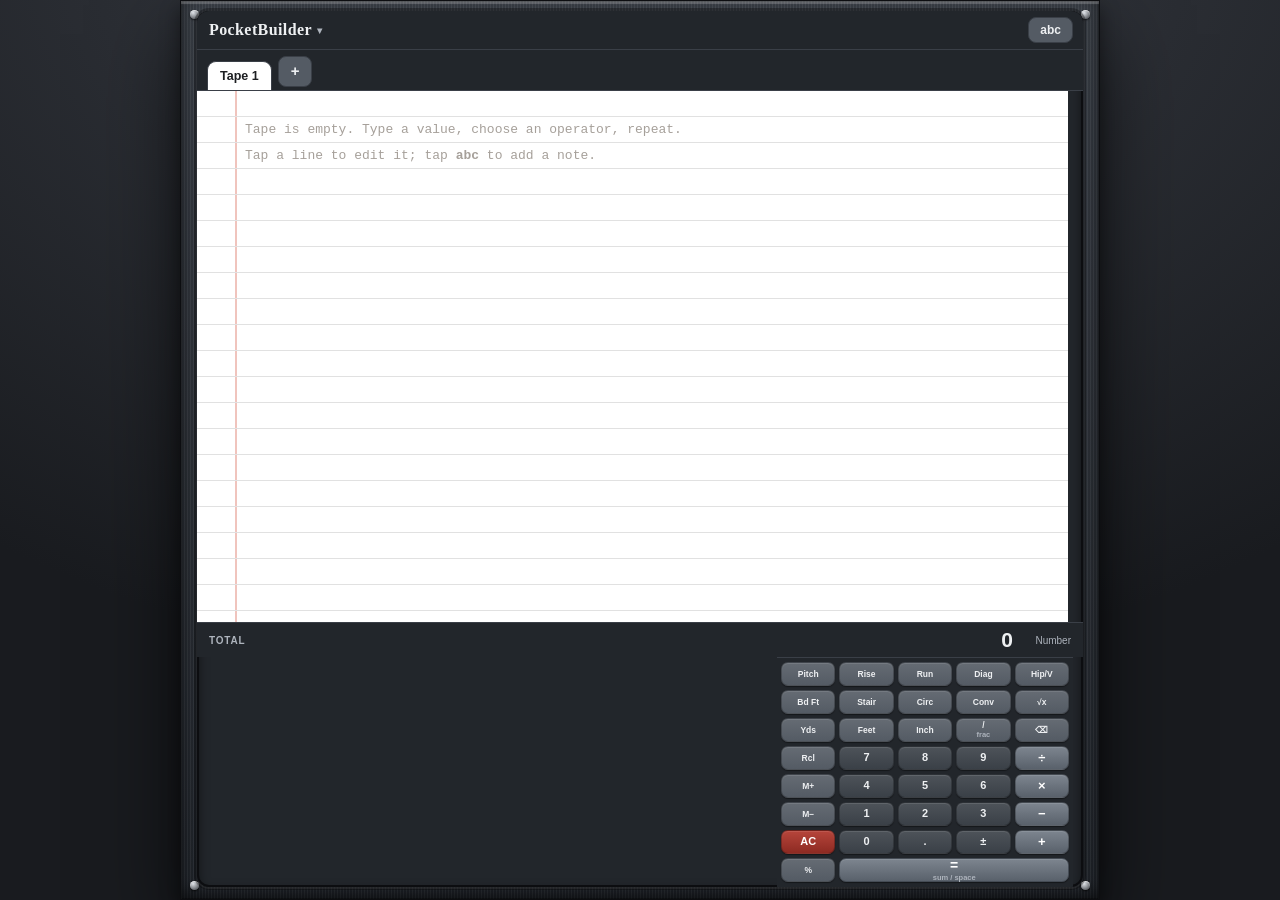
==== index.html @ 5aa98962 "Split index.html into styles.css + js/ modules Extract the inline stylesheet and the six inline <scr" ====
<!DOCTYPE html>
<html lang="en">
<head>
<meta charset="UTF-8">
<meta name="viewport" content="width=device-width, initial-scale=1.0, maximum-scale=1.0, user-scalable=no, viewport-fit=cover">
<meta name="theme-color" content="#1b1d21">
<meta name="apple-mobile-web-app-capable" content="yes">
<meta name="mobile-web-app-capable" content="yes">
<meta name="apple-mobile-web-app-status-bar-style" content="black-translucent">
<meta name="apple-mobile-web-app-title" content="PocketBuilder">
<title>PocketBuilder</title>
<meta name="description" content="PocketBuilder - builder tape calculator: feet-inch fractions, area, volume, roof and stair solver, board feet.">
<link rel="manifest" href="manifest.webmanifest">
<link rel="apple-touch-icon" href="icon-192.png">
<link rel="icon" type="image/png" href="icon-192.png">
<link rel="stylesheet" href="styles.css">
</head>
<body>
<div id="device">
  <span class="screw s1"></span><span class="screw s2"></span><span class="screw s3"></span><span class="screw s4"></span>
  <div id="app">
    <header>
      <button class="namebtn" id="nameBtn">PocketBuilder <span class="caret">&#9662;</span></button>
      <div class="sp"></div>
      <span class="memchip" id="mem"></span>
      <button class="hbtn" id="kbBtn">abc</button>
    </header>
    <div class="taparea">
      <div class="tapewrap" id="tape"></div>
      <div class="toppanel" id="roofpop">
        <div class="tphdr">ROOF<span class="tphint">type a value, then tap a field</span><span class="tpx" id="roofPopClose">&#10005;</span></div>
        <div id="roofcells"></div>
        <div class="tpbtns"><button class="btn" id="roofToTape">&rarr; Tape</button></div>
      </div>
      <div class="toppanel" id="stairpop">
        <div class="tphdr">STAIRS<span class="tphint">type a value, then tap a field</span><span class="tpx" id="stairPopClose">&#10005;</span></div>
        <div id="staircells"></div>
        <div class="tpbtns"><button class="btn" id="stairToTape">&rarr; Tape</button></div>
      </div>
    </div>
    <div class="grandbar"><span class="lab">Total</span><span class="gt" id="grand">0</span><span class="gd" id="gdim"></span></div>
    <div class="notebar" id="noteBar"><span class="nlab">Note</span><input id="noteInput" type="text" placeholder="label this line&#8230;" autocomplete="off" autocorrect="off" autocapitalize="sentences"><button class="nbtn" id="noteDone">Done</button></div>
    <div id="keys">
      <div class="pad" id="pad">
        <button class="key roof" data-k="pitch">Pitch</button><button class="key roof" data-k="rise">Rise</button><button class="key roof" data-k="run">Run</button><button class="key roof" data-k="diag">Diag</button><button class="key roof" data-k="hipv">Hip/V</button>
        <button class="key fn" data-k="bdft">Bd Ft</button><button class="key fn" data-k="stair">Stair</button><button class="key fn" data-k="circ">Circ</button><button class="key fn" data-k="conv">Conv</button><button class="key fn" data-k="sqrt">&#8730;x</button>
        <button class="key fn" id="u0" data-k="yd">Yds</button><button class="key fn" id="u1" data-k="feet">Feet</button><button class="key fn" id="u2" data-k="inch">Inch</button><button class="key fn" id="fracKey" data-k="frac">/<small>frac</small></button><button class="key fn" data-k="bk">&#9003;</button>
        <button class="key mem" data-k="rcl">Rcl</button><button class="key" data-k="7">7</button><button class="key" data-k="8">8</button><button class="key" data-k="9">9</button><button class="key op" data-k="div">&divide;</button>
        <button class="key mem" data-k="mplus">M+</button><button class="key" data-k="4">4</button><button class="key" data-k="5">5</button><button class="key" data-k="6">6</button><button class="key op" data-k="mul">&times;</button>
        <button class="key mem" data-k="mminus">M&minus;</button><button class="key" data-k="1">1</button><button class="key" data-k="2">2</button><button class="key" data-k="3">3</button><button class="key op" data-k="sub">&minus;</button>
        <button class="key ac" data-k="ac">AC</button><button class="key" data-k="0">0</button><button class="key" data-k="dot">.</button><button class="key" data-k="pm">&plusmn;</button><button class="key op" data-k="add">+</button>
        <button class="key fn" data-k="pct">%</button><button class="key eq" style="grid-column:span 4" data-k="eq">= <small>sum / space</small></button>
      </div>
      <div class="padred" id="padred">
        <button class="key roof" data-k="pitch">Pitch</button><button class="key roof" data-k="rise">Rise</button><button class="key roof" data-k="run">Run</button><button class="key roof" data-k="diag">Diag</button>
        <button class="key fn" data-k="stair">Stair</button><button class="key fn" data-k="circ">Circ</button><button class="key fn" data-k="conv">Conv</button><button class="key fn" data-k="bk">&#9003;</button>
        <button class="key fn" data-k="feet">Feet</button><button class="key fn" data-k="inch">Inch</button><button class="key fn" data-k="frac">/<small>frac</small></button><button class="key op" data-k="div">&divide;</button>
        <button class="key" data-k="7">7</button><button class="key" data-k="8">8</button><button class="key" data-k="9">9</button><button class="key op" data-k="mul">&times;</button>
        <button class="key" data-k="4">4</button><button class="key" data-k="5">5</button><button class="key" data-k="6">6</button><button class="key op" data-k="sub">&minus;</button>
        <button class="key" data-k="1">1</button><button class="key" data-k="2">2</button><button class="key" data-k="3">3</button><button class="key op" data-k="add">+</button>
        <button class="key ac" data-k="ac">AC</button><button class="key" data-k="0">0</button><button class="key" data-k="pm">&plusmn;</button><button class="key" data-k="dot">.</button>
        <button class="key eq" style="grid-column:span 4" data-k="eq">= <small>sum / space</small></button>
      </div>
      <div class="padmin" id="padmin">
        <button class="key ac" data-k="ac">AC</button><button class="key fn" data-k="bk">&#9003;</button><button class="key fn" data-k="frac">/<small>frac</small></button><button class="key op" data-k="div">&divide;</button>
        <button class="key" data-k="7">7</button><button class="key" data-k="8">8</button><button class="key" data-k="9">9</button><button class="key op" data-k="mul">&times;</button>
        <button class="key" data-k="4">4</button><button class="key" data-k="5">5</button><button class="key" data-k="6">6</button><button class="key op" data-k="sub">&minus;</button>
        <button class="key" data-k="1">1</button><button class="key" data-k="2">2</button><button class="key" data-k="3">3</button><button class="key op" data-k="add">+</button>
        <button class="key fn" data-k="feet">Feet</button><button class="key fn" data-k="inch">Inch</button><button class="key" data-k="pm">&plusmn;</button><button class="key" data-k="dot">.</button>
        <button class="key" style="grid-column:span 2" data-k="0">0</button><button class="key eq" style="grid-column:span 2" data-k="eq">=</button>
      </div>
    </div>
  </div>
  <div class="chin">Ridgeline Construction &bull; ft-in / metric</div>
</div>

<div class="scrim" id="menu"><div class="sheet">
  <h4>PocketBuilder</h4>
  <div class="mrow"><div class="ml">Units</div><div class="seg" id="unitSeg"><button data-u="imp">Imperial</button><button data-u="met">Metric</button></div></div>
  <div class="mrow"><div class="ml">Fraction precision</div><div class="seg" id="fracSeg"><button data-fr="8">1/8</button><button data-fr="16">1/16</button><button data-fr="32">1/32</button></div></div>
  <div class="mrow"><div class="ml">Keypad</div><div class="seg" id="layoutSeg"><button data-ly="full">Full</button><button data-ly="reduced">Reduced</button><button data-ly="minimal">Minimal</button></div></div>
  <div class="mrow"><div class="ml">Case</div><div class="seg" id="styleSeg">
    <button data-st="graphite">Graphite</button><button data-st="steel">Steel</button><button data-st="navy">Navy</button><button data-st="forest">Forest</button><button data-st="sand">Sand</button><button data-st="crimson">Crimson</button>
    <button data-st="wood">Carpenter</button><button data-st="concrete">Concrete</button><button data-st="circuit">Electric</button><button data-st="water">Plumber</button>
  </div></div>
  <div class="mrow"><div class="ml">Paper tape</div><div class="seg" id="paperSeg" style="gap:10px">
    <span class="swatch" data-pa="white" style="background:#ffffff"></span>
    <span class="swatch" data-pa="manila" style="background:#ecdcba"></span>
    <span class="swatch" data-pa="sky" style="background:#e3edfb"></span>
    <span class="swatch" data-pa="charcoal" style="background:#2b2e33"></span>
    <span class="swatch" data-pa="navy" style="background:#19233b"></span>
    <span class="swatch" data-pa="forest" style="background:#1b2a1d"></span>
  </div></div>
  <div class="menubtns">
    <button class="btn alt" id="mNew">New tape</button>
    <button class="btn" id="mSave">Save .txt</button>
    <button class="btn alt" id="menuClose">Done</button>
  </div>
</div></div>

<div class="toast" id="toast"></div>
<script src="js/engine.js"></script>
<script src="js/app.js"></script>
<script src="js/share.js"></script>
<script src="js/edit-ops.js"></script>
<script src="js/scale.js"></script>

<script src="js/desktop.js"></script>
</body>
</html>
---- styles.css ----
:root{
    --bg1:#3b3f47; --bg2:#191b1f;
    --shell:repeating-linear-gradient(90deg,rgba(255,255,255,.05) 0 1px,rgba(0,0,0,.05) 1px 3px), linear-gradient(180deg,#3a3f47,#20242a);
    --edge:#0c0d10;
    --chrome:#22262b; --line:#3a3f47;
    --key:#3a4047; --keyfn:#545b64; --keytxt:#eef0f2; --keysub:#aeb4bd;
    --accent:#b2241a; --accent2:#d65a4c;
    --opk1:#7d858f; --opk2:#59616b; --optxt:#ffffff;
    --paper:#ffffff; --paperline:#e1e1e1; --papermargin:#f0c4bd; --papertxt:#1d1f22; --papermut:#a6a09a;
    --kh:clamp(26px,4.7vh,44px); --kfs:clamp(12px,3.3vw,17px); --kfs-s:clamp(9px,2.3vw,12px);
    --kfs-op:clamp(15px,4vw,21px); --kfs-eq:clamp(16px,4.4vw,23px); --gap:clamp(3px,1vw,6px);
  }
  *{box-sizing:border-box;-webkit-tap-highlight-color:transparent;-webkit-user-select:none;user-select:none;}
  html,body{margin:0;height:100%;width:100%;overflow:hidden;background:radial-gradient(1100px 760px at 50% -8%,var(--bg1),var(--bg2)) fixed;color:var(--keytxt);
    font-family:-apple-system,BlinkMacSystemFont,"Segoe UI",Roboto,Helvetica,Arial,sans-serif;overscroll-behavior:none;
    display:flex;align-items:center;justify-content:center;}

  #device{position:relative;flex:0 0 auto;width:min(100vw,432px);height:100dvh;max-height:940px;margin:auto;display:flex;flex-direction:column;min-width:0;
    background:var(--shell);background-position:center;
    border:1px solid var(--edge);border-radius:30px;padding:20px 16px 24px;
    box-shadow:0 34px 80px rgba(0,0,0,.62), 0 8px 18px rgba(0,0,0,.45),
      inset 0 3px 1px rgba(255,255,255,.22), inset 0 -6px 16px rgba(0,0,0,.6), inset 0 0 0 1px rgba(0,0,0,.28);}
  .screw{position:absolute;width:9px;height:9px;border-radius:50%;background:radial-gradient(circle at 35% 30%,#dfe3e8,#34373c);box-shadow:inset 0 1px 1px rgba(255,255,255,.6),0 1px 2px rgba(0,0,0,.7);}
  .screw.s1{top:9px;left:9px;}.screw.s2{top:9px;right:9px;}.screw.s3{bottom:9px;left:9px;}.screw.s4{bottom:9px;right:9px;}

  #app{position:relative;display:flex;flex-direction:column;flex:1;min-height:0;min-width:0;width:100%;border-radius:12px;overflow:hidden;background:var(--chrome);
    box-shadow:inset 0 0 0 2px var(--edge), inset 0 5px 12px rgba(0,0,0,.65), 0 0 0 3px rgba(0,0,0,.32), 0 2px 1px rgba(255,255,255,.12);}

  header{display:flex;align-items:center;gap:8px;padding:6px 10px;background:var(--chrome);border-bottom:1px solid var(--line);min-width:0;}
  .namebtn{background:none;border:none;color:var(--keytxt);font-family:Georgia,"Times New Roman",serif;font-weight:800;font-size:16px;letter-spacing:.4px;cursor:pointer;display:flex;align-items:center;gap:5px;padding:2px 2px;white-space:nowrap;}
  .namebtn .caret{font-size:10px;color:var(--keysub);}
  header .sp{flex:1;}
  .memchip{font-size:11px;font-weight:700;color:var(--keysub);background:color-mix(in srgb,var(--keysub) 12%,transparent);border:1px solid color-mix(in srgb,var(--keysub) 34%,transparent);border-radius:7px;padding:3px 8px;display:none;}
  .hbtn{background:var(--keyfn);border:1px solid var(--line);color:var(--keytxt);border-radius:8px;padding:5px 11px;font-size:12px;font-weight:700;cursor:pointer;}
  .hbtn:active{filter:brightness(1.2);}

  .taparea{position:relative;flex:1;min-height:0;min-width:0;display:flex;flex-direction:column;}
  .tapewrap{flex:1;min-height:0;min-width:0;overflow-y:scroll;overflow-x:hidden;scrollbar-gutter:stable;padding:0;background-color:var(--paper);-webkit-overflow-scrolling:touch;
    background-image:linear-gradient(90deg,transparent 0 40px,var(--papermargin) 40px 42px,transparent 42px),
      repeating-linear-gradient(to bottom,transparent 0,transparent 31px,var(--paperline) 31px,var(--paperline) 32px);
    background-attachment:local;}
  .tline{display:grid;grid-template-columns:20px minmax(0,1fr) minmax(0,auto);gap:6px;align-items:flex-end;min-height:32px;padding:3px 12px 5px 50px;cursor:pointer;font-variant-numeric:tabular-nums;width:100%;max-width:100%;}
  .tline.sel{background:color-mix(in srgb,var(--papertxt) 10%,transparent);}
  .tline .op{color:var(--papertxt);font-weight:700;text-align:right;font-size:14px;line-height:1;min-width:0;}
  .tline .val{font-size:18px;font-weight:600;color:var(--papertxt);line-height:1;min-width:0;overflow:hidden;white-space:nowrap;text-overflow:ellipsis;}
  .tline .note{font-size:13.5px;color:var(--papermut);font-style:italic;text-align:right;min-width:0;max-width:62%;white-space:normal;overflow-wrap:anywhere;line-height:1.25;}
  .tline.active{min-height:34px;} .tline.active .val{font-weight:700;font-size:19px;color:var(--papertxt);}
  .tline.active .op{color:var(--papertxt);}
  .tline.carry .op{color:var(--papermut);font-size:13px;}
  .tline.caret .val::after{content:"";display:inline-block;width:2px;height:18px;background:var(--papertxt);margin-left:2px;vertical-align:-3px;animation:bl 1s steps(1) infinite;}
  @keyframes bl{50%{opacity:0;}}
  .tline.sep{min-height:32px;} .tline.info{grid-template-columns:20px minmax(0,1fr);} .tline.info .val{font-size:13px;font-weight:500;color:var(--papermut);font-style:italic;white-space:normal;overflow-wrap:anywhere;}
  .tline.subtotal{cursor:pointer;}
  .tline.subtotal .val{font-weight:800;color:var(--papertxt);font-size:15px;font-style:normal;white-space:nowrap;font-variant-numeric:tabular-nums;border-top:1px solid var(--papermut);padding-top:3px;}
  .emptytape{padding:0 14px 0 50px;color:var(--papermut);font-size:13px;line-height:32px;}

  .grandbar{background:var(--chrome);display:flex;align-items:center;gap:10px;padding:5px 12px;border-top:1px solid var(--line);min-width:0;}
  .grandbar .lab{font-size:10px;color:var(--keysub);text-transform:uppercase;letter-spacing:.8px;font-weight:700;flex:0 0 auto;}
  .grandbar .gt{flex:1;min-width:0;text-align:right;font-size:21px;font-weight:800;color:var(--keytxt);font-variant-numeric:tabular-nums;overflow:hidden;white-space:nowrap;text-overflow:ellipsis;}
  .grandbar .gd{font-size:10px;color:var(--keysub);min-width:48px;flex:0 0 auto;text-align:right;}

  .toppanel{position:absolute;inset:0;z-index:6;display:none;overflow-y:auto;background:var(--paper);padding:9px 11px;} .toppanel.on{display:block;}
  .tphdr{display:flex;align-items:center;gap:8px;font-size:10px;font-weight:800;letter-spacing:1.5px;color:var(--papertxt);text-transform:uppercase;margin-bottom:6px;}
  .tphint{flex:1;font-size:9px;font-weight:600;color:var(--papermut);text-transform:none;}
  .tpx{cursor:pointer;color:var(--papermut);font-weight:700;font-size:13px;padding:0 4px;}
  .tpbtns{display:flex;justify-content:flex-end;margin-top:8px;} .tpbtns .btn{padding:8px 16px;}
  #roofcells,#staircells{display:grid;grid-template-columns:repeat(3,1fr);gap:6px;}
  .cc{position:relative;background:#fff;border:1px solid #ddd2cd;border-radius:7px;padding:4px 7px;display:flex;flex-direction:column;min-width:0;}
  .cc span{font-size:8px;color:#9b958c;text-transform:uppercase;letter-spacing:.5px;} .cc b{font-size:13px;color:#1f2126;font-variant-numeric:tabular-nums;}
  .cc.ed{cursor:pointer;} .cc.ed::after{content:"\270E";position:absolute;top:3px;right:5px;font-size:8px;color:#b6b0a6;}
  .lblrow{grid-column:1/-1;font-size:9px;font-weight:800;letter-spacing:1.5px;color:var(--papermut);text-transform:uppercase;padding:5px 2px 1px;border-top:1px dashed var(--papermut);margin-top:2px;}

  .pad,.padred,.padmin{background:var(--chrome);padding:var(--gap) var(--gap) calc(var(--gap) + 1px);gap:var(--gap);border-top:1px solid var(--line);}
  .pad{display:grid;grid-template-columns:repeat(5,1fr);}
  .padred,.padmin{display:none;grid-template-columns:repeat(4,1fr);}
  #keys.reduced .pad{display:none;} #keys.reduced .padred{display:grid;}
  #keys.minimal .pad{display:none;} #keys.minimal .padmin{display:grid;}
  .key{border:1px solid #00000040;border-radius:9px;height:var(--kh);font-size:var(--kfs);font-weight:700;cursor:pointer;display:flex;flex-direction:column;align-items:center;justify-content:center;line-height:1.05;color:var(--keytxt);
    background:linear-gradient(180deg,color-mix(in srgb,var(--key) 90%,#fff 10%),var(--key));box-shadow:0 1px 1px rgba(0,0,0,.4),inset 0 1px 0 rgba(255,255,255,.10);}
  .key:active,.key.hit{filter:brightness(.9);}
  .key.fn,.key.roof,.key.mem{color:var(--keytxt);font-size:var(--kfs-s);
    background:linear-gradient(180deg,color-mix(in srgb,var(--keyfn) 90%,#fff 10%),var(--keyfn));}
  .key.op{color:var(--optxt);font-size:var(--kfs-op);background:linear-gradient(180deg,var(--opk1),var(--opk2));}
  .key.eq{background:linear-gradient(180deg,var(--opk1),var(--opk2));color:#fff;font-size:var(--kfs-eq);border-color:#454c55;}
  .key.ac{color:#fff;background:linear-gradient(180deg,#b6453b,#8d2a22);}
  .key small{display:block;font-size:clamp(7px,1.8vw,9px);color:var(--keysub);font-weight:600;margin-top:1px;}
  /* bigger keys for the 4-column minimal pad */
  .padmin .key{height:clamp(42px,7.4vh,72px);font-size:clamp(17px,5vw,26px);}
  .padmin .key.fn{font-size:clamp(12px,3.4vw,17px);}
  .padmin .key.op,.padmin .key.eq{font-size:clamp(20px,5.6vw,30px);}
  .padred .key{height:clamp(30px,5.4vh,52px);}

  .chin{text-align:center;font-size:8px;letter-spacing:2.5px;color:rgba(255,255,255,.72);font-weight:700;padding:9px 0 1px;text-transform:uppercase;text-shadow:0 1px 2px rgba(0,0,0,.6);}

  .scrim{position:fixed;inset:0;background:rgba(0,0,0,.55);display:none;align-items:flex-end;justify-content:center;z-index:50;} .scrim.on{display:flex;}
  .sheet{background:#22262b;width:100%;max-width:432px;border-radius:18px 18px 0 0;padding:16px;border-top:3px solid var(--accent);box-shadow:0 -6px 24px rgba(0,0,0,.4);max-height:88vh;overflow-y:auto;}
  .sheet h4{margin:0 0 12px;font-size:16px;color:var(--keytxt);}
  .mrow{margin-bottom:14px;} .mrow .ml{font-size:11px;text-transform:uppercase;letter-spacing:.6px;color:var(--keysub);font-weight:700;margin-bottom:6px;}
  .seg{display:flex;gap:6px;flex-wrap:wrap;}
  .seg button{flex:1;min-width:62px;background:var(--keyfn);border:1px solid var(--line);color:var(--keytxt);border-radius:9px;padding:9px 6px;font-size:12.5px;font-weight:700;cursor:pointer;}
  .seg button.on{background:var(--accent);border-color:var(--accent);color:#fff;}
  .swatch{width:34px;height:34px;border-radius:8px;border:2px solid #3a3f47;cursor:pointer;flex:0 0 auto;}
  .swatch.on{border-color:var(--accent2);box-shadow:0 0 0 2px color-mix(in srgb,var(--accent2) 35%,transparent);}
  .menubtns{display:flex;gap:10px;margin-top:6px;}
  .btn{background:var(--accent);color:#fff;border:none;border-radius:9px;padding:11px 15px;font-size:14px;font-weight:700;cursor:pointer;flex:1;}
  .btn.alt{background:var(--keyfn);border:1px solid var(--line);color:var(--keytxt);}
  .toast{position:fixed;left:50%;bottom:90px;transform:translateX(-50%);background:#1f2226;color:#eef0f2;border:1px solid var(--accent);padding:9px 16px;border-radius:20px;font-size:13px;opacity:0;transition:opacity .25s;z-index:60;pointer-events:none;max-width:90%;text-align:center;} .toast.on{opacity:1;}
  .notebar{display:none;align-items:center;gap:8px;padding:6px 10px;background:var(--chrome);border-top:1px solid var(--line);min-width:0;}
  .notebar.on{display:flex;}
  .notebar .nlab{font-size:10px;font-weight:700;letter-spacing:.6px;text-transform:uppercase;color:var(--keysub);flex:0 0 auto;}
  .notebar input{flex:1;min-width:0;font-size:16px;background:var(--paper);color:var(--papertxt);border:1px solid var(--line);border-radius:8px;padding:8px 10px;-webkit-user-select:text;user-select:text;}
  .notebar .nbtn{flex:0 0 auto;background:var(--accent);color:#fff;border:none;border-radius:8px;padding:8px 14px;font-size:13px;font-weight:700;cursor:pointer;}

  /* ===== Notepad tape — 26px ruling rhythm, every line type locked to the rule ===== */
  #tape{font-family:ui-monospace,'Cascadia Mono',Consolas,'Courier New',monospace;padding-top:26px;padding-bottom:10px;}
  #tape .tline{grid-template-columns:22px max-content minmax(0,1fr);gap:0;padding:0 36px 0 44px;min-height:26px;line-height:26px;align-items:baseline;position:relative;}
  #tape .tline.active{min-height:26px;} #tape .tline.sep{min-height:26px;} #tape .tline.subtotal{min-height:26px;}
  #tape .tline .op{font-size:14px;text-align:right;padding-right:8px;color:var(--papertxt);font-weight:700;min-width:0;}
  #tape .tline .val{font-size:15.5px;font-weight:700;text-align:left;white-space:nowrap;min-width:0;overflow:visible;padding:0;color:var(--papertxt);}
  #tape .tline.active .val{font-size:15.5px;font-weight:700;color:var(--papertxt);}
  #tape .tline .note{font-size:12.5px;font-style:italic;color:var(--papernote);text-align:left;justify-self:start;align-self:baseline;padding:0 0 0 22px;max-width:100%;white-space:normal;overflow-wrap:anywhere;word-break:break-word;line-height:26px;}
  #tape .tline .note:empty{display:none;}
  #tape .tline > .op,#tape .tline > .val,#tape .tline > .note,#tape .tline > .txt{position:relative;top:6px;}
  #tape .tline.subtotal .val{border-top:2px solid var(--papertxt);padding-top:0;font-weight:800;font-size:15.5px;white-space:nowrap;font-style:normal;}
  #tape .tline.calcnote .val{font-weight:600;}
  #tape .tline.prose{grid-template-columns:22px minmax(0,1fr);}
  #tape .tline.prose .txt{grid-column:2;font-size:12.5px;font-weight:600;font-style:italic;color:var(--papernote);white-space:normal;overflow-wrap:anywhere;padding-right:8px;line-height:26px;}
  #tape .tline.caret .val::after{height:14px;vertical-align:-2px;}
  .tapewrap{background-image:repeating-linear-gradient(to bottom,transparent 0,transparent 25px,var(--paperline) 25px,var(--paperline) 26px),
    linear-gradient(to right,transparent 38px,var(--papermargin) 38px,var(--papermargin) 40px,transparent 40px) !important;
    background-attachment:local,local !important;background-repeat:repeat,no-repeat !important;}
  .emptytape{padding-left:48px;line-height:26px;padding-top:0;}
  #tape .tline .cpy{position:absolute;right:6px;top:50%;transform:translateY(-50%);font-size:13px;line-height:1;font-style:normal;
    color:var(--papermut);opacity:0;cursor:pointer;padding:4px 6px;border-radius:6px;transition:opacity .12s;}
  @media (hover:hover){#tape .tline:hover .cpy{opacity:1;} #tape .tline .cpy:hover{color:var(--papertxt);background:rgba(0,0,0,0.07);}}
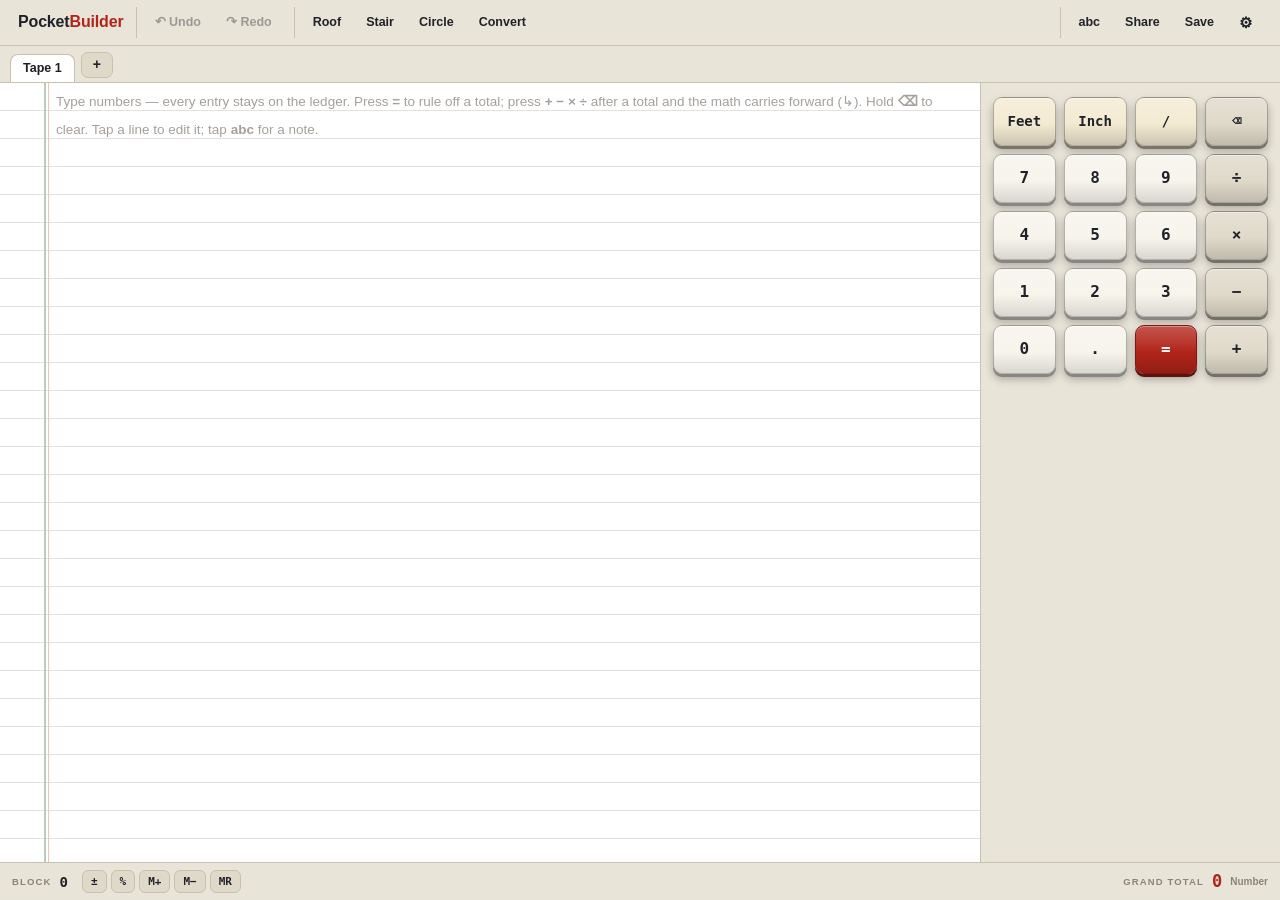
==== commit 155694b2: "Notepad UI overhaul: full-window ledger, carry-forward, undo/redo Replace the framed hand-calculator" ====
--- a/index.html
+++ b/index.html
@@ -12,19 +12,37 @@
 <meta name="description" content="PocketBuilder - builder tape calculator: feet-inch fractions, area, volume, roof and stair solver, board feet.">
 <link rel="manifest" href="manifest.webmanifest">
 <link rel="apple-touch-icon" href="icon-192.png">
+<link rel="apple-touch-icon" sizes="512x512" href="icon-512.png">
 <link rel="icon" type="image/png" href="icon-192.png">
 <link rel="stylesheet" href="styles.css">
 </head>
 <body>
-<div id="device">
-  <span class="screw s1"></span><span class="screw s2"></span><span class="screw s3"></span><span class="screw s4"></span>
-  <div id="app">
-    <header>
-      <button class="namebtn" id="nameBtn">PocketBuilder <span class="caret">&#9662;</span></button>
-      <div class="sp"></div>
-      <span class="memchip" id="mem"></span>
-      <button class="hbtn" id="kbBtn">abc</button>
-    </header>
+<div id="app">
+
+  <header id="toolbar">
+    <button class="brand" id="nameBtn">Pocket<span>Builder</span></button>
+    <div class="grp">
+      <button class="tb" id="undoB" title="Undo (Ctrl+Z)">&#8630; Undo</button>
+      <button class="tb" id="redoB" title="Redo (Ctrl+Y)">&#8631; Redo</button>
+    </div>
+    <div class="grp">
+      <button class="tb" data-fn="roof">Roof</button>
+      <button class="tb" data-fn="stair">Stair</button>
+      <button class="tb" data-fn="circ">Circle</button>
+      <button class="tb" data-fn="conv">Convert</button>
+    </div>
+    <span class="sp"></span>
+    <div class="grp">
+      <button class="tb" id="kbBtn" title="Add a note to a line">abc</button>
+      <button class="tb" data-fn="share">Share</button>
+      <button class="tb" data-fn="save">Save</button>
+      <button class="tb icon" id="menuBtn" title="Settings">&#9881;</button>
+    </div>
+  </header>
+
+  <div id="tabbar"></div>
+
+  <div class="main">
     <div class="taparea">
       <div class="tapewrap" id="tape"></div>
       <div class="toppanel" id="roofpop">
@@ -37,53 +55,41 @@
         <div id="staircells"></div>
         <div class="tpbtns"><button class="btn" id="stairToTape">&rarr; Tape</button></div>
       </div>
+      <div class="notebar" id="noteBar"><span class="nlab">Note</span><input id="noteInput" type="text" placeholder="label this line&#8230;" autocomplete="off" autocorrect="off" autocapitalize="sentences"><button class="nbtn" id="noteDone">Done</button></div>
     </div>
-    <div class="grandbar"><span class="lab">Total</span><span class="gt" id="grand">0</span><span class="gd" id="gdim"></span></div>
-    <div class="notebar" id="noteBar"><span class="nlab">Note</span><input id="noteInput" type="text" placeholder="label this line&#8230;" autocomplete="off" autocorrect="off" autocapitalize="sentences"><button class="nbtn" id="noteDone">Done</button></div>
-    <div id="keys">
-      <div class="pad" id="pad">
-        <button class="key roof" data-k="pitch">Pitch</button><button class="key roof" data-k="rise">Rise</button><button class="key roof" data-k="run">Run</button><button class="key roof" data-k="diag">Diag</button><button class="key roof" data-k="hipv">Hip/V</button>
-        <button class="key fn" data-k="bdft">Bd Ft</button><button class="key fn" data-k="stair">Stair</button><button class="key fn" data-k="circ">Circ</button><button class="key fn" data-k="conv">Conv</button><button class="key fn" data-k="sqrt">&#8730;x</button>
-        <button class="key fn" id="u0" data-k="yd">Yds</button><button class="key fn" id="u1" data-k="feet">Feet</button><button class="key fn" id="u2" data-k="inch">Inch</button><button class="key fn" id="fracKey" data-k="frac">/<small>frac</small></button><button class="key fn" data-k="bk">&#9003;</button>
-        <button class="key mem" data-k="rcl">Rcl</button><button class="key" data-k="7">7</button><button class="key" data-k="8">8</button><button class="key" data-k="9">9</button><button class="key op" data-k="div">&divide;</button>
-        <button class="key mem" data-k="mplus">M+</button><button class="key" data-k="4">4</button><button class="key" data-k="5">5</button><button class="key" data-k="6">6</button><button class="key op" data-k="mul">&times;</button>
-        <button class="key mem" data-k="mminus">M&minus;</button><button class="key" data-k="1">1</button><button class="key" data-k="2">2</button><button class="key" data-k="3">3</button><button class="key op" data-k="sub">&minus;</button>
-        <button class="key ac" data-k="ac">AC</button><button class="key" data-k="0">0</button><button class="key" data-k="dot">.</button><button class="key" data-k="pm">&plusmn;</button><button class="key op" data-k="add">+</button>
-        <button class="key fn" data-k="pct">%</button><button class="key eq" style="grid-column:span 4" data-k="eq">= <small>sum / space</small></button>
+
+    <aside id="keys">
+      <div class="np">
+        <button class="key unit" id="u0" data-k="feet">Feet</button><button class="key unit" id="u1" data-k="inch">Inch</button><button class="key unit" id="u2" data-k="frac">/</button><button class="key op" data-k="bk" id="bkKey" title="Backspace &mdash; hold to clear all">&#9003;</button>
+        <button class="key" data-k="7">7</button><button class="key" data-k="8">8</button><button class="key" data-k="9">9</button><button class="key op" data-k="div">&divide;</button>
+        <button class="key" data-k="4">4</button><button class="key" data-k="5">5</button><button class="key" data-k="6">6</button><button class="key op" data-k="mul">&times;</button>
+        <button class="key" data-k="1">1</button><button class="key" data-k="2">2</button><button class="key" data-k="3">3</button><button class="key op" data-k="sub">&minus;</button>
+        <button class="key" data-k="0">0</button><button class="key" data-k="dot">.</button><button class="key eq" data-k="eq">=</button><button class="key op" data-k="add">+</button>
       </div>
-      <div class="padred" id="padred">
-        <button class="key roof" data-k="pitch">Pitch</button><button class="key roof" data-k="rise">Rise</button><button class="key roof" data-k="run">Run</button><button class="key roof" data-k="diag">Diag</button>
-        <button class="key fn" data-k="stair">Stair</button><button class="key fn" data-k="circ">Circ</button><button class="key fn" data-k="conv">Conv</button><button class="key fn" data-k="bk">&#9003;</button>
-        <button class="key fn" data-k="feet">Feet</button><button class="key fn" data-k="inch">Inch</button><button class="key fn" data-k="frac">/<small>frac</small></button><button class="key op" data-k="div">&divide;</button>
-        <button class="key" data-k="7">7</button><button class="key" data-k="8">8</button><button class="key" data-k="9">9</button><button class="key op" data-k="mul">&times;</button>
-        <button class="key" data-k="4">4</button><button class="key" data-k="5">5</button><button class="key" data-k="6">6</button><button class="key op" data-k="sub">&minus;</button>
-        <button class="key" data-k="1">1</button><button class="key" data-k="2">2</button><button class="key" data-k="3">3</button><button class="key op" data-k="add">+</button>
-        <button class="key ac" data-k="ac">AC</button><button class="key" data-k="0">0</button><button class="key" data-k="pm">&plusmn;</button><button class="key" data-k="dot">.</button>
-        <button class="key eq" style="grid-column:span 4" data-k="eq">= <small>sum / space</small></button>
-      </div>
-      <div class="padmin" id="padmin">
-        <button class="key ac" data-k="ac">AC</button><button class="key fn" data-k="bk">&#9003;</button><button class="key fn" data-k="frac">/<small>frac</small></button><button class="key op" data-k="div">&divide;</button>
-        <button class="key" data-k="7">7</button><button class="key" data-k="8">8</button><button class="key" data-k="9">9</button><button class="key op" data-k="mul">&times;</button>
-        <button class="key" data-k="4">4</button><button class="key" data-k="5">5</button><button class="key" data-k="6">6</button><button class="key op" data-k="sub">&minus;</button>
-        <button class="key" data-k="1">1</button><button class="key" data-k="2">2</button><button class="key" data-k="3">3</button><button class="key op" data-k="add">+</button>
-        <button class="key fn" data-k="feet">Feet</button><button class="key fn" data-k="inch">Inch</button><button class="key" data-k="pm">&plusmn;</button><button class="key" data-k="dot">.</button>
-        <button class="key" style="grid-column:span 2" data-k="0">0</button><button class="key eq" style="grid-column:span 2" data-k="eq">=</button>
-      </div>
+    </aside>
+  </div>
+
+  <footer id="statusbar">
+    <span class="st-lab">Block</span><span class="st-val" id="blockTot">0</span>
+    <div class="minis">
+      <button class="mini" data-k="pm">&plusmn;</button>
+      <button class="mini" data-k="pct">%</button>
+      <button class="mini" data-k="mplus">M+</button>
+      <button class="mini" data-k="mminus">M&minus;</button>
+      <button class="mini" data-k="rcl">MR</button>
     </div>
-  </div>
-  <div class="chin">Ridgeline Construction &bull; ft-in / metric</div>
+    <span class="memchip" id="mem"></span>
+    <span class="sp"></span>
+    <span class="st-lab">Grand total</span><span class="st-grand" id="grand">0</span><span class="st-dim" id="gdim"></span>
+  </footer>
+
 </div>
 
 <div class="scrim" id="menu"><div class="sheet">
   <h4>PocketBuilder</h4>
   <div class="mrow"><div class="ml">Units</div><div class="seg" id="unitSeg"><button data-u="imp">Imperial</button><button data-u="met">Metric</button></div></div>
   <div class="mrow"><div class="ml">Fraction precision</div><div class="seg" id="fracSeg"><button data-fr="8">1/8</button><button data-fr="16">1/16</button><button data-fr="32">1/32</button></div></div>
-  <div class="mrow"><div class="ml">Keypad</div><div class="seg" id="layoutSeg"><button data-ly="full">Full</button><button data-ly="reduced">Reduced</button><button data-ly="minimal">Minimal</button></div></div>
-  <div class="mrow"><div class="ml">Case</div><div class="seg" id="styleSeg">
-    <button data-st="graphite">Graphite</button><button data-st="steel">Steel</button><button data-st="navy">Navy</button><button data-st="forest">Forest</button><button data-st="sand">Sand</button><button data-st="crimson">Crimson</button>
-    <button data-st="wood">Carpenter</button><button data-st="concrete">Concrete</button><button data-st="circuit">Electric</button><button data-st="water">Plumber</button>
-  </div></div>
-  <div class="mrow"><div class="ml">Paper tape</div><div class="seg" id="paperSeg" style="gap:10px">
+  <div class="mrow"><div class="ml">Paper</div><div class="seg" id="paperSeg" style="gap:10px">
     <span class="swatch" data-pa="white" style="background:#ffffff"></span>
     <span class="swatch" data-pa="manila" style="background:#ecdcba"></span>
     <span class="swatch" data-pa="sky" style="background:#e3edfb"></span>
@@ -103,8 +109,5 @@
 <script src="js/app.js"></script>
 <script src="js/share.js"></script>
 <script src="js/edit-ops.js"></script>
-<script src="js/scale.js"></script>
-
-<script src="js/desktop.js"></script>
 </body>
 </html>
--- a/styles.css
+++ b/styles.css
@@ -1,135 +1,237 @@
+/* ============ PocketBuilder — ledger notepad UI ============ */
+:root{
+  /* chrome (window furniture) */
+  --chrome:#e9e4d8; --chrome2:#dfd9c9; --line:#c8c1af;
+  --ink:#20222a; --inkmut:#8a8577;
+  --accent:#b2241a; --accent2:#d65a4c;
+  --carry:#1c7a4f; --sel:#f3ead2;
+  --keybg:#f7f4ec; --keytxt:#20222a;
+  /* paper (set at runtime by applyPaper; these are the "white" defaults) */
+  --paper:#ffffff; --paperline:#e1e1e1; --papermargin:#f0c4bd;
+  --papertxt:#1d1f22; --papermut:#a6a09a; --papernote:#14806a;
+  --gutterline:#b9ceb9;
+  --mono:ui-monospace,"Cascadia Mono","SF Mono",Menlo,Consolas,monospace;
+  --sans:-apple-system,BlinkMacSystemFont,"Segoe UI",Roboto,Helvetica,Arial,sans-serif;
+}
+@media (prefers-color-scheme:dark){
   :root{
-    --bg1:#3b3f47; --bg2:#191b1f;
-    --shell:repeating-linear-gradient(90deg,rgba(255,255,255,.05) 0 1px,rgba(0,0,0,.05) 1px 3px), linear-gradient(180deg,#3a3f47,#20242a);
-    --edge:#0c0d10;
-    --chrome:#22262b; --line:#3a3f47;
-    --key:#3a4047; --keyfn:#545b64; --keytxt:#eef0f2; --keysub:#aeb4bd;
-    --accent:#b2241a; --accent2:#d65a4c;
-    --opk1:#7d858f; --opk2:#59616b; --optxt:#ffffff;
-    --paper:#ffffff; --paperline:#e1e1e1; --papermargin:#f0c4bd; --papertxt:#1d1f22; --papermut:#a6a09a;
-    --kh:clamp(26px,4.7vh,44px); --kfs:clamp(12px,3.3vw,17px); --kfs-s:clamp(9px,2.3vw,12px);
-    --kfs-op:clamp(15px,4vw,21px); --kfs-eq:clamp(16px,4.4vw,23px); --gap:clamp(3px,1vw,6px);
+    --chrome:#22252b; --chrome2:#1b1e23; --line:#3a3f47;
+    --ink:#e8e6df; --inkmut:#8d929b;
+    --accent:#d65a4c; --accent2:#e0796d;
+    --carry:#4fc08a; --sel:#2e3138;
+    --keybg:#33373e; --keytxt:#e8e6df;
   }
-  *{box-sizing:border-box;-webkit-tap-highlight-color:transparent;-webkit-user-select:none;user-select:none;}
-  html,body{margin:0;height:100%;width:100%;overflow:hidden;background:radial-gradient(1100px 760px at 50% -8%,var(--bg1),var(--bg2)) fixed;color:var(--keytxt);
-    font-family:-apple-system,BlinkMacSystemFont,"Segoe UI",Roboto,Helvetica,Arial,sans-serif;overscroll-behavior:none;
-    display:flex;align-items:center;justify-content:center;}
-
-  #device{position:relative;flex:0 0 auto;width:min(100vw,432px);height:100dvh;max-height:940px;margin:auto;display:flex;flex-direction:column;min-width:0;
-    background:var(--shell);background-position:center;
-    border:1px solid var(--edge);border-radius:30px;padding:20px 16px 24px;
-    box-shadow:0 34px 80px rgba(0,0,0,.62), 0 8px 18px rgba(0,0,0,.45),
-      inset 0 3px 1px rgba(255,255,255,.22), inset 0 -6px 16px rgba(0,0,0,.6), inset 0 0 0 1px rgba(0,0,0,.28);}
-  .screw{position:absolute;width:9px;height:9px;border-radius:50%;background:radial-gradient(circle at 35% 30%,#dfe3e8,#34373c);box-shadow:inset 0 1px 1px rgba(255,255,255,.6),0 1px 2px rgba(0,0,0,.7);}
-  .screw.s1{top:9px;left:9px;}.screw.s2{top:9px;right:9px;}.screw.s3{bottom:9px;left:9px;}.screw.s4{bottom:9px;right:9px;}
-
-  #app{position:relative;display:flex;flex-direction:column;flex:1;min-height:0;min-width:0;width:100%;border-radius:12px;overflow:hidden;background:var(--chrome);
-    box-shadow:inset 0 0 0 2px var(--edge), inset 0 5px 12px rgba(0,0,0,.65), 0 0 0 3px rgba(0,0,0,.32), 0 2px 1px rgba(255,255,255,.12);}
-
-  header{display:flex;align-items:center;gap:8px;padding:6px 10px;background:var(--chrome);border-bottom:1px solid var(--line);min-width:0;}
-  .namebtn{background:none;border:none;color:var(--keytxt);font-family:Georgia,"Times New Roman",serif;font-weight:800;font-size:16px;letter-spacing:.4px;cursor:pointer;display:flex;align-items:center;gap:5px;padding:2px 2px;white-space:nowrap;}
-  .namebtn .caret{font-size:10px;color:var(--keysub);}
-  header .sp{flex:1;}
-  .memchip{font-size:11px;font-weight:700;color:var(--keysub);background:color-mix(in srgb,var(--keysub) 12%,transparent);border:1px solid color-mix(in srgb,var(--keysub) 34%,transparent);border-radius:7px;padding:3px 8px;display:none;}
-  .hbtn{background:var(--keyfn);border:1px solid var(--line);color:var(--keytxt);border-radius:8px;padding:5px 11px;font-size:12px;font-weight:700;cursor:pointer;}
-  .hbtn:active{filter:brightness(1.2);}
-
-  .taparea{position:relative;flex:1;min-height:0;min-width:0;display:flex;flex-direction:column;}
-  .tapewrap{flex:1;min-height:0;min-width:0;overflow-y:scroll;overflow-x:hidden;scrollbar-gutter:stable;padding:0;background-color:var(--paper);-webkit-overflow-scrolling:touch;
-    background-image:linear-gradient(90deg,transparent 0 40px,var(--papermargin) 40px 42px,transparent 42px),
-      repeating-linear-gradient(to bottom,transparent 0,transparent 31px,var(--paperline) 31px,var(--paperline) 32px);
-    background-attachment:local;}
-  .tline{display:grid;grid-template-columns:20px minmax(0,1fr) minmax(0,auto);gap:6px;align-items:flex-end;min-height:32px;padding:3px 12px 5px 50px;cursor:pointer;font-variant-numeric:tabular-nums;width:100%;max-width:100%;}
-  .tline.sel{background:color-mix(in srgb,var(--papertxt) 10%,transparent);}
-  .tline .op{color:var(--papertxt);font-weight:700;text-align:right;font-size:14px;line-height:1;min-width:0;}
-  .tline .val{font-size:18px;font-weight:600;color:var(--papertxt);line-height:1;min-width:0;overflow:hidden;white-space:nowrap;text-overflow:ellipsis;}
-  .tline .note{font-size:13.5px;color:var(--papermut);font-style:italic;text-align:right;min-width:0;max-width:62%;white-space:normal;overflow-wrap:anywhere;line-height:1.25;}
-  .tline.active{min-height:34px;} .tline.active .val{font-weight:700;font-size:19px;color:var(--papertxt);}
-  .tline.active .op{color:var(--papertxt);}
-  .tline.carry .op{color:var(--papermut);font-size:13px;}
-  .tline.caret .val::after{content:"";display:inline-block;width:2px;height:18px;background:var(--papertxt);margin-left:2px;vertical-align:-3px;animation:bl 1s steps(1) infinite;}
-  @keyframes bl{50%{opacity:0;}}
-  .tline.sep{min-height:32px;} .tline.info{grid-template-columns:20px minmax(0,1fr);} .tline.info .val{font-size:13px;font-weight:500;color:var(--papermut);font-style:italic;white-space:normal;overflow-wrap:anywhere;}
-  .tline.subtotal{cursor:pointer;}
-  .tline.subtotal .val{font-weight:800;color:var(--papertxt);font-size:15px;font-style:normal;white-space:nowrap;font-variant-numeric:tabular-nums;border-top:1px solid var(--papermut);padding-top:3px;}
-  .emptytape{padding:0 14px 0 50px;color:var(--papermut);font-size:13px;line-height:32px;}
-
-  .grandbar{background:var(--chrome);display:flex;align-items:center;gap:10px;padding:5px 12px;border-top:1px solid var(--line);min-width:0;}
-  .grandbar .lab{font-size:10px;color:var(--keysub);text-transform:uppercase;letter-spacing:.8px;font-weight:700;flex:0 0 auto;}
-  .grandbar .gt{flex:1;min-width:0;text-align:right;font-size:21px;font-weight:800;color:var(--keytxt);font-variant-numeric:tabular-nums;overflow:hidden;white-space:nowrap;text-overflow:ellipsis;}
-  .grandbar .gd{font-size:10px;color:var(--keysub);min-width:48px;flex:0 0 auto;text-align:right;}
-
-  .toppanel{position:absolute;inset:0;z-index:6;display:none;overflow-y:auto;background:var(--paper);padding:9px 11px;} .toppanel.on{display:block;}
-  .tphdr{display:flex;align-items:center;gap:8px;font-size:10px;font-weight:800;letter-spacing:1.5px;color:var(--papertxt);text-transform:uppercase;margin-bottom:6px;}
-  .tphint{flex:1;font-size:9px;font-weight:600;color:var(--papermut);text-transform:none;}
-  .tpx{cursor:pointer;color:var(--papermut);font-weight:700;font-size:13px;padding:0 4px;}
-  .tpbtns{display:flex;justify-content:flex-end;margin-top:8px;} .tpbtns .btn{padding:8px 16px;}
-  #roofcells,#staircells{display:grid;grid-template-columns:repeat(3,1fr);gap:6px;}
-  .cc{position:relative;background:#fff;border:1px solid #ddd2cd;border-radius:7px;padding:4px 7px;display:flex;flex-direction:column;min-width:0;}
-  .cc span{font-size:8px;color:#9b958c;text-transform:uppercase;letter-spacing:.5px;} .cc b{font-size:13px;color:#1f2126;font-variant-numeric:tabular-nums;}
-  .cc.ed{cursor:pointer;} .cc.ed::after{content:"\270E";position:absolute;top:3px;right:5px;font-size:8px;color:#b6b0a6;}
-  .lblrow{grid-column:1/-1;font-size:9px;font-weight:800;letter-spacing:1.5px;color:var(--papermut);text-transform:uppercase;padding:5px 2px 1px;border-top:1px dashed var(--papermut);margin-top:2px;}
-
-  .pad,.padred,.padmin{background:var(--chrome);padding:var(--gap) var(--gap) calc(var(--gap) + 1px);gap:var(--gap);border-top:1px solid var(--line);}
-  .pad{display:grid;grid-template-columns:repeat(5,1fr);}
-  .padred,.padmin{display:none;grid-template-columns:repeat(4,1fr);}
-  #keys.reduced .pad{display:none;} #keys.reduced .padred{display:grid;}
-  #keys.minimal .pad{display:none;} #keys.minimal .padmin{display:grid;}
-  .key{border:1px solid #00000040;border-radius:9px;height:var(--kh);font-size:var(--kfs);font-weight:700;cursor:pointer;display:flex;flex-direction:column;align-items:center;justify-content:center;line-height:1.05;color:var(--keytxt);
-    background:linear-gradient(180deg,color-mix(in srgb,var(--key) 90%,#fff 10%),var(--key));box-shadow:0 1px 1px rgba(0,0,0,.4),inset 0 1px 0 rgba(255,255,255,.10);}
-  .key:active,.key.hit{filter:brightness(.9);}
-  .key.fn,.key.roof,.key.mem{color:var(--keytxt);font-size:var(--kfs-s);
-    background:linear-gradient(180deg,color-mix(in srgb,var(--keyfn) 90%,#fff 10%),var(--keyfn));}
-  .key.op{color:var(--optxt);font-size:var(--kfs-op);background:linear-gradient(180deg,var(--opk1),var(--opk2));}
-  .key.eq{background:linear-gradient(180deg,var(--opk1),var(--opk2));color:#fff;font-size:var(--kfs-eq);border-color:#454c55;}
-  .key.ac{color:#fff;background:linear-gradient(180deg,#b6453b,#8d2a22);}
-  .key small{display:block;font-size:clamp(7px,1.8vw,9px);color:var(--keysub);font-weight:600;margin-top:1px;}
-  /* bigger keys for the 4-column minimal pad */
-  .padmin .key{height:clamp(42px,7.4vh,72px);font-size:clamp(17px,5vw,26px);}
-  .padmin .key.fn{font-size:clamp(12px,3.4vw,17px);}
-  .padmin .key.op,.padmin .key.eq{font-size:clamp(20px,5.6vw,30px);}
-  .padred .key{height:clamp(30px,5.4vh,52px);}
-
-  .chin{text-align:center;font-size:8px;letter-spacing:2.5px;color:rgba(255,255,255,.72);font-weight:700;padding:9px 0 1px;text-transform:uppercase;text-shadow:0 1px 2px rgba(0,0,0,.6);}
-
-  .scrim{position:fixed;inset:0;background:rgba(0,0,0,.55);display:none;align-items:flex-end;justify-content:center;z-index:50;} .scrim.on{display:flex;}
-  .sheet{background:#22262b;width:100%;max-width:432px;border-radius:18px 18px 0 0;padding:16px;border-top:3px solid var(--accent);box-shadow:0 -6px 24px rgba(0,0,0,.4);max-height:88vh;overflow-y:auto;}
-  .sheet h4{margin:0 0 12px;font-size:16px;color:var(--keytxt);}
-  .mrow{margin-bottom:14px;} .mrow .ml{font-size:11px;text-transform:uppercase;letter-spacing:.6px;color:var(--keysub);font-weight:700;margin-bottom:6px;}
-  .seg{display:flex;gap:6px;flex-wrap:wrap;}
-  .seg button{flex:1;min-width:62px;background:var(--keyfn);border:1px solid var(--line);color:var(--keytxt);border-radius:9px;padding:9px 6px;font-size:12.5px;font-weight:700;cursor:pointer;}
-  .seg button.on{background:var(--accent);border-color:var(--accent);color:#fff;}
-  .swatch{width:34px;height:34px;border-radius:8px;border:2px solid #3a3f47;cursor:pointer;flex:0 0 auto;}
-  .swatch.on{border-color:var(--accent2);box-shadow:0 0 0 2px color-mix(in srgb,var(--accent2) 35%,transparent);}
-  .menubtns{display:flex;gap:10px;margin-top:6px;}
-  .btn{background:var(--accent);color:#fff;border:none;border-radius:9px;padding:11px 15px;font-size:14px;font-weight:700;cursor:pointer;flex:1;}
-  .btn.alt{background:var(--keyfn);border:1px solid var(--line);color:var(--keytxt);}
-  .toast{position:fixed;left:50%;bottom:90px;transform:translateX(-50%);background:#1f2226;color:#eef0f2;border:1px solid var(--accent);padding:9px 16px;border-radius:20px;font-size:13px;opacity:0;transition:opacity .25s;z-index:60;pointer-events:none;max-width:90%;text-align:center;} .toast.on{opacity:1;}
-  .notebar{display:none;align-items:center;gap:8px;padding:6px 10px;background:var(--chrome);border-top:1px solid var(--line);min-width:0;}
-  .notebar.on{display:flex;}
-  .notebar .nlab{font-size:10px;font-weight:700;letter-spacing:.6px;text-transform:uppercase;color:var(--keysub);flex:0 0 auto;}
-  .notebar input{flex:1;min-width:0;font-size:16px;background:var(--paper);color:var(--papertxt);border:1px solid var(--line);border-radius:8px;padding:8px 10px;-webkit-user-select:text;user-select:text;}
-  .notebar .nbtn{flex:0 0 auto;background:var(--accent);color:#fff;border:none;border-radius:8px;padding:8px 14px;font-size:13px;font-weight:700;cursor:pointer;}
-
-  /* ===== Notepad tape — 26px ruling rhythm, every line type locked to the rule ===== */
-  #tape{font-family:ui-monospace,'Cascadia Mono',Consolas,'Courier New',monospace;padding-top:26px;padding-bottom:10px;}
-  #tape .tline{grid-template-columns:22px max-content minmax(0,1fr);gap:0;padding:0 36px 0 44px;min-height:26px;line-height:26px;align-items:baseline;position:relative;}
-  #tape .tline.active{min-height:26px;} #tape .tline.sep{min-height:26px;} #tape .tline.subtotal{min-height:26px;}
-  #tape .tline .op{font-size:14px;text-align:right;padding-right:8px;color:var(--papertxt);font-weight:700;min-width:0;}
-  #tape .tline .val{font-size:15.5px;font-weight:700;text-align:left;white-space:nowrap;min-width:0;overflow:visible;padding:0;color:var(--papertxt);}
-  #tape .tline.active .val{font-size:15.5px;font-weight:700;color:var(--papertxt);}
-  #tape .tline .note{font-size:12.5px;font-style:italic;color:var(--papernote);text-align:left;justify-self:start;align-self:baseline;padding:0 0 0 22px;max-width:100%;white-space:normal;overflow-wrap:anywhere;word-break:break-word;line-height:26px;}
-  #tape .tline .note:empty{display:none;}
-  #tape .tline > .op,#tape .tline > .val,#tape .tline > .note,#tape .tline > .txt{position:relative;top:6px;}
-  #tape .tline.subtotal .val{border-top:2px solid var(--papertxt);padding-top:0;font-weight:800;font-size:15.5px;white-space:nowrap;font-style:normal;}
-  #tape .tline.calcnote .val{font-weight:600;}
-  #tape .tline.prose{grid-template-columns:22px minmax(0,1fr);}
-  #tape .tline.prose .txt{grid-column:2;font-size:12.5px;font-weight:600;font-style:italic;color:var(--papernote);white-space:normal;overflow-wrap:anywhere;padding-right:8px;line-height:26px;}
-  #tape .tline.caret .val::after{height:14px;vertical-align:-2px;}
-  .tapewrap{background-image:repeating-linear-gradient(to bottom,transparent 0,transparent 25px,var(--paperline) 25px,var(--paperline) 26px),
-    linear-gradient(to right,transparent 38px,var(--papermargin) 38px,var(--papermargin) 40px,transparent 40px) !important;
-    background-attachment:local,local !important;background-repeat:repeat,no-repeat !important;}
-  .emptytape{padding-left:48px;line-height:26px;padding-top:0;}
-  #tape .tline .cpy{position:absolute;right:6px;top:50%;transform:translateY(-50%);font-size:13px;line-height:1;font-style:normal;
-    color:var(--papermut);opacity:0;cursor:pointer;padding:4px 6px;border-radius:6px;transition:opacity .12s;}
-  @media (hover:hover){#tape .tline:hover .cpy{opacity:1;} #tape .tline .cpy:hover{color:var(--papertxt);background:rgba(0,0,0,0.07);}}
+}
+
+*{box-sizing:border-box;-webkit-tap-highlight-color:transparent;}
+html,body{margin:0;height:100%;overscroll-behavior:none;}
+body{background:var(--chrome2);color:var(--ink);font-family:var(--sans);
+  -webkit-user-select:none;user-select:none;}
+#app{display:flex;flex-direction:column;height:100dvh;}
+
+/* ===== toolbar ===== */
+#toolbar{display:flex;align-items:center;gap:4px;padding:7px 10px;background:var(--chrome);
+  border-bottom:1px solid var(--line);flex-wrap:nowrap;overflow-x:auto;scrollbar-width:none;}
+#toolbar::-webkit-scrollbar{display:none;}
+.brand{appearance:none;border:none;background:none;cursor:pointer;color:var(--ink);
+  font:800 16px/1 var(--sans);letter-spacing:-.01em;padding:6px 8px;white-space:nowrap;flex:0 0 auto;}
+.brand span{color:var(--accent);}
+.grp{display:flex;gap:3px;align-items:center;padding:0 7px;border-left:1px solid var(--line);flex:0 0 auto;}
+#toolbar .sp{flex:1;min-width:6px;}
+.tb{appearance:none;border:1px solid transparent;background:none;color:var(--ink);border-radius:7px;
+  font:600 12.5px/1 var(--sans);padding:8px 10px;cursor:pointer;white-space:nowrap;}
+.tb:hover{background:var(--chrome2);border-color:var(--line);}
+.tb:active{transform:translateY(1px);}
+.tb:disabled{opacity:.38;cursor:default;transform:none;}
+.tb:disabled:hover{background:none;border-color:transparent;}
+.tb.icon{font-size:15px;padding:6px 10px;}
+
+/* ===== tabs ===== */
+#tabbar{display:flex;align-items:flex-end;gap:3px;padding:6px 10px 0;background:var(--chrome);
+  border-bottom:1px solid var(--line);overflow-x:auto;scrollbar-width:none;flex:0 0 auto;}
+#tabbar::-webkit-scrollbar{display:none;}
+#tabbar .tab{display:flex;align-items:center;gap:8px;max-width:190px;padding:7px 12px;
+  border-radius:8px 8px 0 0;background:var(--chrome2);color:var(--inkmut);border:1px solid var(--line);
+  border-bottom:none;font:700 12.5px/1 var(--sans);cursor:pointer;white-space:nowrap;flex:0 1 auto;}
+#tabbar .tab.on{background:var(--paper);color:var(--papertxt);}
+#tabbar .tab .tx{overflow:hidden;text-overflow:ellipsis;}
+#tabbar .tab .x{opacity:.5;padding:0 3px;flex:0 0 auto;}
+#tabbar .tab .x:hover{opacity:1;color:var(--accent2);}
+#tabbar .addtab{flex:0 0 auto;padding:4px 11px 6px;margin:0 0 4px 3px;border-radius:7px;
+  background:var(--chrome2);color:var(--ink);border:1px solid var(--line);font:800 14px/1 var(--sans);cursor:pointer;}
+
+/* ===== main split ===== */
+.main{flex:1;min-height:0;display:flex;}
+.taparea{position:relative;flex:1;min-width:0;min-height:0;display:flex;flex-direction:column;}
+
+/* ===== ledger tape ===== */
+.tapewrap{flex:1;min-height:0;overflow-y:auto;overflow-x:hidden;-webkit-overflow-scrolling:touch;
+  background-color:var(--paper);font-family:var(--mono);font-size:15px;color:var(--papertxt);
+  counter-reset:ln;
+  background-image:
+    linear-gradient(90deg,transparent 0 44px,var(--gutterline) 44px 45.5px,transparent 45.5px 48px,var(--papermargin) 48px 49px,transparent 49px),
+    repeating-linear-gradient(to bottom,transparent 0 27px,var(--paperline) 27px 28px);
+  background-attachment:local;padding-bottom:96px;}
+.tline{display:grid;grid-template-columns:44px 32px max-content minmax(0,1fr);
+  min-height:28px;cursor:pointer;position:relative;font-variant-numeric:tabular-nums;}
+.tline::before{content:"";color:var(--papermut);font-size:10.5px;text-align:right;padding-right:12px;
+  line-height:28px;position:relative;top:5px;user-select:none;}
+.tline > .op,.tline > .val,.tline > .note,.tline > .txt{line-height:28px;position:relative;top:5px;}
+.tline .op{color:var(--papertxt);font-weight:700;text-align:right;padding-right:8px;font-size:14px;}
+.tline .val{font-weight:600;white-space:nowrap;padding-left:8px;}
+.tline .note{color:var(--papernote);font-style:italic;font-family:var(--sans);font-size:12.5px;
+  padding-left:18px;white-space:normal;overflow-wrap:anywhere;word-break:break-word;}
+.tline .note:empty{display:none;}
+/* line numbers: value rows count, separators reset the block */
+.tline.num{counter-increment:ln;}
+.tline.num::before{content:counter(ln);}
+.tline.sep{height:28px;counter-reset:ln;cursor:default;}
+.tline.carry .op{color:var(--carry);}
+.tline.carry .note{color:var(--papermut);}
+.tline.subtotal::before{content:"\2261";}
+.tline.subtotal .op{color:var(--accent);font-weight:800;}
+.tline.subtotal .val{font-weight:800;box-shadow:inset 0 2px 0 var(--papertxt);}
+.tline.info .val,.tline.calcnote .val{font-weight:600;}
+.tline.prose{grid-template-columns:44px minmax(0,1fr);}
+.tline.prose .txt{grid-column:2;font-size:12.5px;font-weight:600;font-style:italic;color:var(--papernote);
+  font-family:var(--sans);white-space:normal;overflow-wrap:anywhere;padding:0 8px;}
+.tline.sel{background:color-mix(in srgb,var(--papertxt) 9%,transparent);}
+.tline.active .val{font-weight:700;}
+.tline.caret .val::after{content:"";display:inline-block;width:1.6px;height:15px;background:var(--papertxt);
+  margin-left:2px;vertical-align:-2px;animation:bl 1.1s steps(1) infinite;}
+@keyframes bl{50%{opacity:0;}}
+@media (prefers-reduced-motion:reduce){ .tline.caret .val::after{animation:none;} }
+.emptytape{padding:0 18px 0 56px;color:var(--papermut);font-family:var(--sans);font-size:13.5px;
+  line-height:28px;position:relative;top:5px;}
+.tline .cpy{position:absolute;right:6px;top:50%;transform:translateY(-50%);font-size:13px;line-height:1;
+  font-style:normal;color:var(--papermut);opacity:0;cursor:pointer;padding:4px 6px;border-radius:6px;transition:opacity .12s;}
+@media (hover:hover){ .tline:hover .cpy{opacity:1;} .tline .cpy:hover{color:var(--papertxt);background:rgba(0,0,0,.07);} }
+
+/* ===== roof / stair panels ===== */
+.toppanel{position:absolute;inset:0;z-index:6;display:none;overflow-y:auto;background:var(--paper);
+  color:var(--papertxt);padding:12px 14px;}
+.toppanel.on{display:block;}
+.tphdr{display:flex;align-items:center;gap:8px;font:800 10px/1 var(--sans);letter-spacing:1.5px;
+  color:var(--papertxt);text-transform:uppercase;margin-bottom:8px;}
+.tphint{flex:1;font-size:9px;font-weight:600;color:var(--papermut);text-transform:none;letter-spacing:0;}
+.tpx{cursor:pointer;color:var(--papermut);font-weight:700;font-size:13px;padding:0 4px;}
+.tpbtns{display:flex;justify-content:flex-end;margin-top:10px;}
+.tpbtns .btn{padding:9px 16px;flex:0 0 auto;}
+#roofcells,#staircells{display:grid;grid-template-columns:repeat(3,minmax(0,1fr));gap:7px;max-width:560px;}
+.cc{position:relative;background:color-mix(in srgb,var(--paper) 88%,var(--papertxt) 12%);
+  background:color-mix(in srgb,var(--paper) 94%,var(--papertxt) 6%);
+  border:1px solid color-mix(in srgb,var(--papertxt) 18%,transparent);border-radius:8px;
+  padding:6px 9px;display:flex;flex-direction:column;min-width:0;}
+.cc span{font-size:8.5px;color:var(--papermut);text-transform:uppercase;letter-spacing:.5px;}
+.cc b{font-size:13.5px;color:var(--papertxt);font-variant-numeric:tabular-nums;}
+.cc.ed{cursor:pointer;}
+.cc.ed::after{content:"\270E";position:absolute;top:4px;right:6px;font-size:9px;color:var(--papermut);}
+.lblrow{grid-column:1/-1;font:800 9px/1 var(--sans);letter-spacing:1.5px;color:var(--papermut);
+  text-transform:uppercase;padding:6px 2px 1px;border-top:1px dashed var(--papermut);margin-top:2px;}
+
+/* ===== note bar (overlays bottom of tape) ===== */
+.notebar{position:absolute;left:0;right:0;bottom:0;z-index:7;display:none;align-items:center;gap:8px;
+  padding:8px 10px;background:var(--chrome);border-top:1px solid var(--line);}
+.notebar.on{display:flex;}
+.notebar .nlab{font:700 10px/1 var(--sans);letter-spacing:.6px;text-transform:uppercase;color:var(--inkmut);flex:0 0 auto;}
+.notebar input{flex:1;min-width:0;font-size:16px;background:var(--paper);color:var(--papertxt);
+  border:1px solid var(--line);border-radius:8px;padding:9px 10px;-webkit-user-select:text;user-select:text;}
+.notebar .nbtn{flex:0 0 auto;background:var(--accent);color:#fff;border:none;border-radius:8px;
+  padding:9px 14px;font:700 13px/1 var(--sans);cursor:pointer;}
+
+/* ===== keypad ===== */
+#keys{flex:0 0 300px;background:var(--chrome);border-left:1px solid var(--line);
+  padding:14px 12px;overflow-y:auto;}
+.np{display:grid;grid-template-columns:repeat(4,1fr);gap:8px;}
+.key{appearance:none;border:1px solid rgba(0,0,0,.28);color:var(--keytxt);border-radius:9px;
+  font:700 16px/1 var(--mono);padding:15px 0 16px;cursor:pointer;text-align:center;position:relative;
+  background:linear-gradient(180deg,color-mix(in srgb,var(--keybg) 82%,#fff 18%) 0%,var(--keybg) 55%,color-mix(in srgb,var(--keybg) 88%,#000 12%) 100%);
+  box-shadow:0 3px 0 color-mix(in srgb,var(--keybg) 55%,#000 45%),
+             0 5px 8px rgba(0,0,0,.28),
+             inset 0 1px 0 rgba(255,255,255,.5);}
+.key:hover{filter:brightness(1.03);}
+.key:active,.key.hit{transform:translateY(3px);
+  box-shadow:0 0 0 color-mix(in srgb,var(--keybg) 55%,#000 45%),
+             0 1px 2px rgba(0,0,0,.3),
+             inset 0 1px 0 rgba(255,255,255,.3);}
+.key.op{background:linear-gradient(180deg,color-mix(in srgb,var(--chrome2) 80%,#fff 20%) 0%,var(--chrome2) 55%,color-mix(in srgb,var(--chrome2) 86%,#000 14%) 100%);
+  box-shadow:0 3px 0 color-mix(in srgb,var(--chrome2) 52%,#000 48%),
+             0 5px 8px rgba(0,0,0,.28),
+             inset 0 1px 0 rgba(255,255,255,.4);}
+.key.op:active,.key.op.hit{transform:translateY(3px);
+  box-shadow:0 0 0 color-mix(in srgb,var(--chrome2) 52%,#000 48%),0 1px 2px rgba(0,0,0,.3),inset 0 1px 0 rgba(255,255,255,.28);}
+.key.eq{color:#fff;border-color:color-mix(in srgb,var(--accent) 70%,#000 30%);
+  background:linear-gradient(180deg,color-mix(in srgb,var(--accent) 78%,#fff 22%) 0%,var(--accent) 55%,color-mix(in srgb,var(--accent) 82%,#000 18%) 100%);
+  box-shadow:0 3px 0 color-mix(in srgb,var(--accent) 52%,#000 48%),
+             0 5px 8px rgba(0,0,0,.3),
+             inset 0 1px 0 rgba(255,255,255,.35);}
+.key.eq:active,.key.eq.hit{transform:translateY(3px);
+  box-shadow:0 0 0 color-mix(in srgb,var(--accent) 52%,#000 48%),0 1px 2px rgba(0,0,0,.3),inset 0 1px 0 rgba(255,255,255,.25);}
+.key.unit{font-size:14px;
+  background:linear-gradient(180deg,color-mix(in srgb,var(--sel) 80%,#fff 20%) 0%,var(--sel) 55%,color-mix(in srgb,var(--sel) 84%,#000 16%) 100%);
+  box-shadow:0 3px 0 color-mix(in srgb,var(--sel) 50%,#000 50%),
+             0 5px 8px rgba(0,0,0,.28),
+             inset 0 1px 0 rgba(255,255,255,.45);}
+.key.unit:active,.key.unit.hit{transform:translateY(3px);
+  box-shadow:0 0 0 color-mix(in srgb,var(--sel) 50%,#000 50%),0 1px 2px rgba(0,0,0,.3),inset 0 1px 0 rgba(255,255,255,.3);}
+@media (prefers-reduced-motion:reduce){
+  .key:active,.key.hit,.key.op:active,.key.op.hit,.key.eq:active,.key.eq.hit,.key.unit:active,.key.unit.hit{transform:none;}
+}
+
+/* ===== status bar ===== */
+#statusbar{display:flex;align-items:center;gap:8px;padding:7px 12px;background:var(--chrome);
+  border-top:1px solid var(--line);font-family:var(--mono);flex-wrap:nowrap;overflow-x:auto;scrollbar-width:none;}
+#statusbar::-webkit-scrollbar{display:none;}
+#statusbar .sp{flex:1;min-width:6px;}
+.st-lab{font:700 9.5px/1 var(--sans);letter-spacing:.12em;text-transform:uppercase;color:var(--inkmut);white-space:nowrap;}
+.st-val{font:700 14px/1 var(--mono);color:var(--ink);white-space:nowrap;}
+.st-grand{font:800 17px/1 var(--mono);color:var(--accent);white-space:nowrap;max-width:40vw;overflow:hidden;text-overflow:ellipsis;}
+.st-dim{font:600 10px/1 var(--sans);color:var(--inkmut);white-space:nowrap;}
+.minis{display:flex;gap:4px;margin-left:6px;flex:0 0 auto;}
+.mini{appearance:none;border:1px solid var(--line);background:var(--chrome2);color:var(--ink);
+  border-radius:6px;font:700 11px/1 var(--mono);padding:5px 8px;cursor:pointer;}
+.mini:active{transform:translateY(1px);}
+.memchip{font:700 11px/1 var(--mono);color:var(--inkmut);background:color-mix(in srgb,var(--inkmut) 12%,transparent);
+  border:1px solid color-mix(in srgb,var(--inkmut) 30%,transparent);border-radius:6px;padding:4px 8px;display:none;white-space:nowrap;}
+
+/* ===== settings sheet / toast (shared) ===== */
+.scrim{position:fixed;inset:0;background:rgba(0,0,0,.55);display:none;align-items:flex-end;justify-content:center;z-index:50;}
+.scrim.on{display:flex;}
+.sheet{background:var(--chrome);width:100%;max-width:460px;border-radius:18px 18px 0 0;padding:16px;
+  border-top:3px solid var(--accent);box-shadow:0 -6px 24px rgba(0,0,0,.4);max-height:88vh;overflow-y:auto;}
+.sheet h4{margin:0 0 12px;font-size:16px;color:var(--ink);}
+.mrow{margin-bottom:14px;}
+.mrow .ml{font:700 11px/1 var(--sans);text-transform:uppercase;letter-spacing:.6px;color:var(--inkmut);margin-bottom:6px;}
+.seg{display:flex;gap:6px;flex-wrap:wrap;}
+.seg button{flex:1;min-width:62px;background:var(--chrome2);border:1px solid var(--line);color:var(--ink);
+  border-radius:9px;padding:9px 6px;font:700 12.5px/1 var(--sans);cursor:pointer;}
+.seg button.on{background:var(--accent);border-color:var(--accent);color:#fff;}
+.swatch{width:34px;height:34px;border-radius:8px;border:2px solid var(--line);cursor:pointer;flex:0 0 auto;}
+.swatch.on{border-color:var(--accent2);box-shadow:0 0 0 2px color-mix(in srgb,var(--accent2) 35%,transparent);}
+.menubtns{display:flex;gap:10px;margin-top:6px;}
+.btn{background:var(--accent);color:#fff;border:none;border-radius:9px;padding:11px 15px;
+  font:700 14px/1 var(--sans);cursor:pointer;flex:1;}
+.btn.alt{background:var(--chrome2);border:1px solid var(--line);color:var(--ink);}
+.menufoot{text-align:center;margin-top:12px;font-size:11px;color:var(--inkmut);}
+.menufoot a{color:var(--inkmut);text-decoration:underline;}
+.toast{position:fixed;left:50%;bottom:90px;transform:translateX(-50%);background:var(--ink);color:var(--chrome);
+  border:1px solid var(--accent);padding:9px 16px;border-radius:20px;font:600 13px/1.3 var(--sans);
+  opacity:0;transition:opacity .25s;z-index:60;pointer-events:none;max-width:90%;text-align:center;}
+.toast.on{opacity:1;}
+
+/* ===== phone layout: keypad drops below the tape ===== */
+@media (max-width:700px){
+  .main{flex-direction:column;}
+  #keys{flex:0 0 auto;border-left:none;border-top:1px solid var(--line);padding:10px 10px 12px;overflow:visible;}
+  .np{gap:7px;}
+  .key{padding:12px 0 13px;font-size:17px;}
+  .brand{font-size:14px;padding:6px 4px;}
+  .tb{padding:7px 8px;font-size:12px;}
+  .grp{padding:0 5px;}
+  #statusbar{gap:6px;padding:6px 10px;}
+  /* phone: drop the labels so the grand total itself always fits */
+  #statusbar .st-lab,#statusbar .st-dim{display:none;}
+  .st-val::before{content:"Σ ";color:var(--inkmut);font-size:10px;}
+  .st-grand{font-size:16px;max-width:none;flex:0 0 auto;}
+  .st-grand::before{content:"= ";color:var(--inkmut);font-size:11px;}
+}
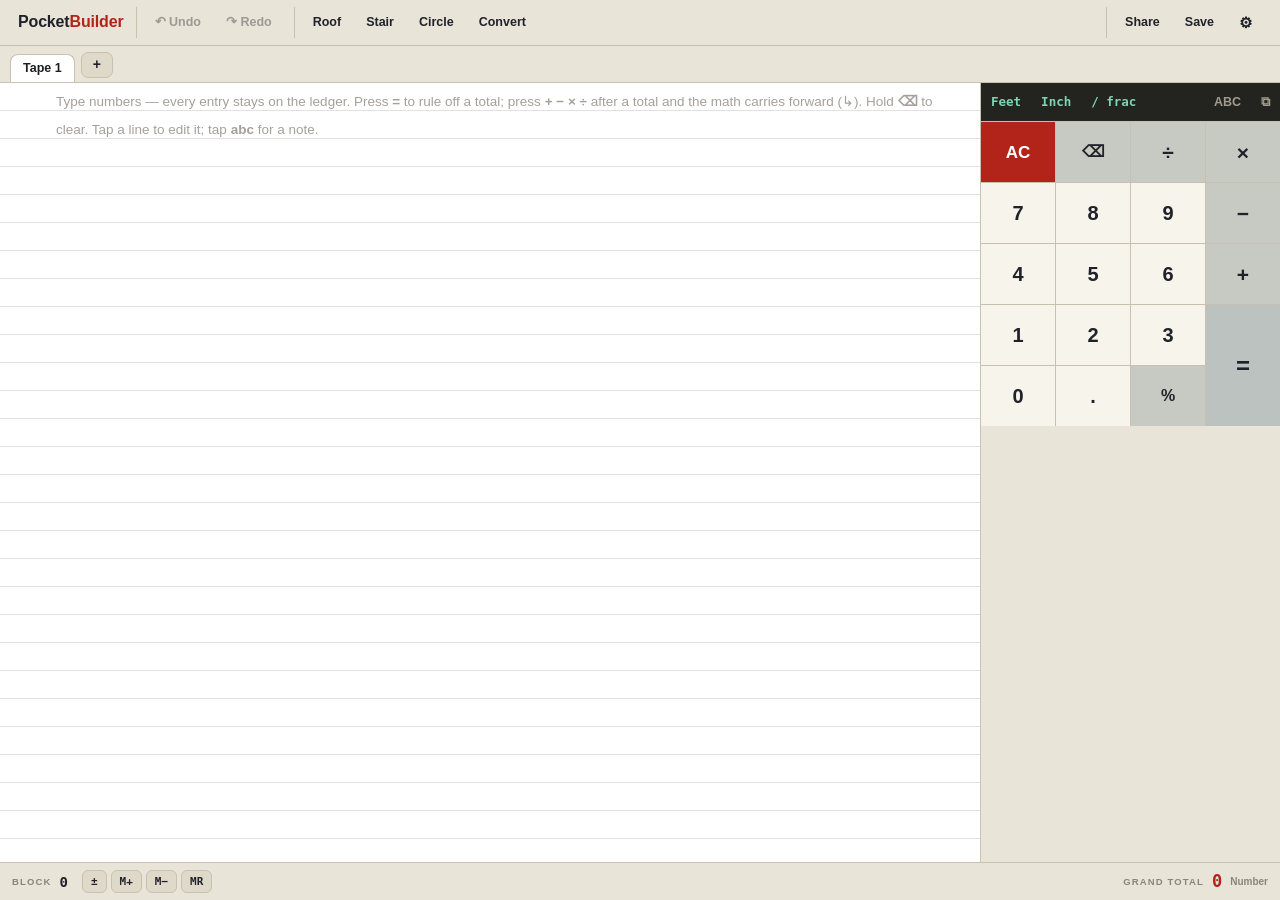
==== commit b824c4d0: "CalcTape keypad, clean paper, selectable themes with Night Wood Port the agreed mockup into the app." ====
--- a/index.html
+++ b/index.html
@@ -33,7 +33,6 @@
     </div>
     <span class="sp"></span>
     <div class="grp">
-      <button class="tb" id="kbBtn" title="Add a note to a line">abc</button>
       <button class="tb" data-fn="share">Share</button>
       <button class="tb" data-fn="save">Save</button>
       <button class="tb icon" id="menuBtn" title="Settings">&#9881;</button>
@@ -59,12 +58,20 @@
     </div>
 
     <aside id="keys">
+      <div class="kstrip">
+        <button class="ks unit" id="u0" data-k="feet">Feet</button>
+        <button class="ks unit" id="u1" data-k="inch">Inch</button>
+        <button class="ks unit" id="u2" data-k="frac">/ frac</button>
+        <span class="sp"></span>
+        <button class="ks" id="kbBtn" title="Note on this line">ABC</button>
+        <button class="ks" id="ksCopy" title="Copy tape">&#10697;</button>
+      </div>
       <div class="np">
-        <button class="key unit" id="u0" data-k="feet">Feet</button><button class="key unit" id="u1" data-k="inch">Inch</button><button class="key unit" id="u2" data-k="frac">/</button><button class="key op" data-k="bk" id="bkKey" title="Backspace &mdash; hold to clear all">&#9003;</button>
-        <button class="key" data-k="7">7</button><button class="key" data-k="8">8</button><button class="key" data-k="9">9</button><button class="key op" data-k="div">&divide;</button>
-        <button class="key" data-k="4">4</button><button class="key" data-k="5">5</button><button class="key" data-k="6">6</button><button class="key op" data-k="mul">&times;</button>
-        <button class="key" data-k="1">1</button><button class="key" data-k="2">2</button><button class="key" data-k="3">3</button><button class="key op" data-k="sub">&minus;</button>
-        <button class="key" data-k="0">0</button><button class="key" data-k="dot">.</button><button class="key eq" data-k="eq">=</button><button class="key op" data-k="add">+</button>
+        <button class="key ac" data-k="ac">AC</button><button class="key op small" data-k="bk" id="bkKey" title="Backspace &mdash; hold to clear all">&#9003;</button><button class="key op" data-k="div">&divide;</button><button class="key op" data-k="mul">&times;</button>
+        <button class="key" data-k="7">7</button><button class="key" data-k="8">8</button><button class="key" data-k="9">9</button><button class="key op" data-k="sub">&minus;</button>
+        <button class="key" data-k="4">4</button><button class="key" data-k="5">5</button><button class="key" data-k="6">6</button><button class="key op" data-k="add">+</button>
+        <button class="key" data-k="1">1</button><button class="key" data-k="2">2</button><button class="key" data-k="3">3</button><button class="key eq" data-k="eq">=</button>
+        <button class="key" data-k="0">0</button><button class="key" data-k="dot">.</button><button class="key op small" data-k="pct">%</button>
       </div>
     </aside>
   </div>
@@ -73,7 +80,6 @@
     <span class="st-lab">Block</span><span class="st-val" id="blockTot">0</span>
     <div class="minis">
       <button class="mini" data-k="pm">&plusmn;</button>
-      <button class="mini" data-k="pct">%</button>
       <button class="mini" data-k="mplus">M+</button>
       <button class="mini" data-k="mminus">M&minus;</button>
       <button class="mini" data-k="rcl">MR</button>
@@ -87,6 +93,7 @@
 
 <div class="scrim" id="menu"><div class="sheet">
   <h4>PocketBuilder</h4>
+  <div class="mrow"><div class="ml">Theme</div><div class="seg" id="themeSeg"><button data-th="auto">Auto</button><button data-th="light">Light</button><button data-th="dark">Dark</button><button data-th="wood">Night Wood</button></div></div>
   <div class="mrow"><div class="ml">Units</div><div class="seg" id="unitSeg"><button data-u="imp">Imperial</button><button data-u="met">Metric</button></div></div>
   <div class="mrow"><div class="ml">Fraction precision</div><div class="seg" id="fracSeg"><button data-fr="8">1/8</button><button data-fr="16">1/16</button><button data-fr="32">1/32</button></div></div>
   <div class="mrow"><div class="ml">Paper</div><div class="seg" id="paperSeg" style="gap:10px">
@@ -96,6 +103,7 @@
     <span class="swatch" data-pa="charcoal" style="background:#2b2e33"></span>
     <span class="swatch" data-pa="navy" style="background:#19233b"></span>
     <span class="swatch" data-pa="forest" style="background:#1b2a1d"></span>
+    <span class="swatch" data-pa="coffee" style="background:#241c11"></span>
   </div></div>
   <div class="menubtns">
     <button class="btn alt" id="mNew">New tape</button>
--- a/styles.css
+++ b/styles.css
@@ -22,6 +22,33 @@
     --keybg:#33373e; --keytxt:#e8e6df;
   }
 }
+/* ===== selectable chrome themes (Settings); Auto = the two blocks above ===== */
+:root[data-theme="light"]{
+  --chrome:#e9e4d8; --chrome2:#dfd9c9; --line:#c8c1af;
+  --ink:#20222a; --inkmut:#8a8577;
+  --accent:#b2241a; --accent2:#d65a4c;
+  --carry:#1c7a4f; --sel:#f3ead2;
+  --keybg:#f7f4ec; --keytxt:#20222a;
+  --stripbg:#23241f; --opkey:initial; --eqkey:initial; --chromeimg:none;
+}
+:root[data-theme="dark"]{
+  --chrome:#22252b; --chrome2:#1b1e23; --line:#3a3f47;
+  --ink:#e8e6df; --inkmut:#8d929b;
+  --accent:#d65a4c; --accent2:#e0796d;
+  --carry:#4fc08a; --sel:#2e3138;
+  --keybg:#33373e; --keytxt:#e8e6df;
+  --stripbg:#141519; --opkey:initial; --eqkey:initial; --chromeimg:none;
+}
+/* Night Wood — dark walnut chrome; plank texture arrives via --woodimg (JS-generated) */
+:root[data-theme="wood"]{
+  --chrome:#2b2014; --chrome2:#221809; --line:#4a3a22;
+  --ink:#efe4cd; --inkmut:#9c8d72;
+  --accent:#d3822a; --accent2:#e0a04c;
+  --carry:#7fc98f; --sel:#4a3d1f;
+  --keybg:#3a2c1a; --keytxt:#efe4cd;
+  --stripbg:#150c04; --opkey:#4c3a20; --eqkey:#6a4d24;
+  --chromeimg:var(--woodimg,none);
+}
 
 *{box-sizing:border-box;-webkit-tap-highlight-color:transparent;}
 html,body{margin:0;height:100%;overscroll-behavior:none;}
@@ -30,7 +57,7 @@
 #app{display:flex;flex-direction:column;height:100dvh;}
 
 /* ===== toolbar ===== */
-#toolbar{display:flex;align-items:center;gap:4px;padding:7px 10px;background:var(--chrome);
+#toolbar{display:flex;align-items:center;gap:4px;padding:7px 10px;background:var(--chrome);background-image:var(--chromeimg,none);
   border-bottom:1px solid var(--line);flex-wrap:nowrap;overflow-x:auto;scrollbar-width:none;}
 #toolbar::-webkit-scrollbar{display:none;}
 .brand{appearance:none;border:none;background:none;cursor:pointer;color:var(--ink);
@@ -47,7 +74,7 @@
 .tb.icon{font-size:15px;padding:6px 10px;}
 
 /* ===== tabs ===== */
-#tabbar{display:flex;align-items:flex-end;gap:3px;padding:6px 10px 0;background:var(--chrome);
+#tabbar{display:flex;align-items:flex-end;gap:3px;padding:6px 10px 0;background:var(--chrome);background-image:var(--chromeimg,none);
   border-bottom:1px solid var(--line);overflow-x:auto;scrollbar-width:none;flex:0 0 auto;}
 #tabbar::-webkit-scrollbar{display:none;}
 #tabbar .tab{display:flex;align-items:center;gap:8px;max-width:190px;padding:7px 12px;
@@ -68,9 +95,7 @@
 .tapewrap{flex:1;min-height:0;overflow-y:auto;overflow-x:hidden;-webkit-overflow-scrolling:touch;
   background-color:var(--paper);font-family:var(--mono);font-size:15px;color:var(--papertxt);
   counter-reset:ln;
-  background-image:
-    linear-gradient(90deg,transparent 0 44px,var(--gutterline) 44px 45.5px,transparent 45.5px 48px,var(--papermargin) 48px 49px,transparent 49px),
-    repeating-linear-gradient(to bottom,transparent 0 27px,var(--paperline) 27px 28px);
+  background-image:repeating-linear-gradient(to bottom,transparent 0 27px,var(--paperline) 27px 28px);
   background-attachment:local;padding-bottom:96px;}
 .tline{display:grid;grid-template-columns:44px 32px max-content minmax(0,1fr);
   min-height:28px;cursor:pointer;position:relative;font-variant-numeric:tabular-nums;}
@@ -139,47 +164,28 @@
 .notebar .nbtn{flex:0 0 auto;background:var(--accent);color:#fff;border:none;border-radius:8px;
   padding:9px 14px;font:700 13px/1 var(--sans);cursor:pointer;}
 
-/* ===== keypad ===== */
-#keys{flex:0 0 300px;background:var(--chrome);border-left:1px solid var(--line);
-  padding:14px 12px;overflow-y:auto;}
-.np{display:grid;grid-template-columns:repeat(4,1fr);gap:8px;}
-.key{appearance:none;border:1px solid rgba(0,0,0,.28);color:var(--keytxt);border-radius:9px;
-  font:700 16px/1 var(--mono);padding:15px 0 16px;cursor:pointer;text-align:center;position:relative;
-  background:linear-gradient(180deg,color-mix(in srgb,var(--keybg) 82%,#fff 18%) 0%,var(--keybg) 55%,color-mix(in srgb,var(--keybg) 88%,#000 12%) 100%);
-  box-shadow:0 3px 0 color-mix(in srgb,var(--keybg) 55%,#000 45%),
-             0 5px 8px rgba(0,0,0,.28),
-             inset 0 1px 0 rgba(255,255,255,.5);}
-.key:hover{filter:brightness(1.03);}
-.key:active,.key.hit{transform:translateY(3px);
-  box-shadow:0 0 0 color-mix(in srgb,var(--keybg) 55%,#000 45%),
-             0 1px 2px rgba(0,0,0,.3),
-             inset 0 1px 0 rgba(255,255,255,.3);}
-.key.op{background:linear-gradient(180deg,color-mix(in srgb,var(--chrome2) 80%,#fff 20%) 0%,var(--chrome2) 55%,color-mix(in srgb,var(--chrome2) 86%,#000 14%) 100%);
-  box-shadow:0 3px 0 color-mix(in srgb,var(--chrome2) 52%,#000 48%),
-             0 5px 8px rgba(0,0,0,.28),
-             inset 0 1px 0 rgba(255,255,255,.4);}
-.key.op:active,.key.op.hit{transform:translateY(3px);
-  box-shadow:0 0 0 color-mix(in srgb,var(--chrome2) 52%,#000 48%),0 1px 2px rgba(0,0,0,.3),inset 0 1px 0 rgba(255,255,255,.28);}
-.key.eq{color:#fff;border-color:color-mix(in srgb,var(--accent) 70%,#000 30%);
-  background:linear-gradient(180deg,color-mix(in srgb,var(--accent) 78%,#fff 22%) 0%,var(--accent) 55%,color-mix(in srgb,var(--accent) 82%,#000 18%) 100%);
-  box-shadow:0 3px 0 color-mix(in srgb,var(--accent) 52%,#000 48%),
-             0 5px 8px rgba(0,0,0,.3),
-             inset 0 1px 0 rgba(255,255,255,.35);}
-.key.eq:active,.key.eq.hit{transform:translateY(3px);
-  box-shadow:0 0 0 color-mix(in srgb,var(--accent) 52%,#000 48%),0 1px 2px rgba(0,0,0,.3),inset 0 1px 0 rgba(255,255,255,.25);}
-.key.unit{font-size:14px;
-  background:linear-gradient(180deg,color-mix(in srgb,var(--sel) 80%,#fff 20%) 0%,var(--sel) 55%,color-mix(in srgb,var(--sel) 84%,#000 16%) 100%);
-  box-shadow:0 3px 0 color-mix(in srgb,var(--sel) 50%,#000 50%),
-             0 5px 8px rgba(0,0,0,.28),
-             inset 0 1px 0 rgba(255,255,255,.45);}
-.key.unit:active,.key.unit.hit{transform:translateY(3px);
-  box-shadow:0 0 0 color-mix(in srgb,var(--sel) 50%,#000 50%),0 1px 2px rgba(0,0,0,.3),inset 0 1px 0 rgba(255,255,255,.3);}
-@media (prefers-reduced-motion:reduce){
-  .key:active,.key.hit,.key.op:active,.key.op.hit,.key.eq:active,.key.eq.hit,.key.unit:active,.key.unit.hit{transform:none;}
-}
+/* ===== keypad — CalcTape style: flat, gapless, hairline grid ===== */
+#keys{flex:0 0 300px;background:var(--chrome);background-image:var(--chromeimg,none);
+  border-left:1px solid var(--line);padding:0;display:flex;flex-direction:column;overflow:hidden;}
+.kstrip{display:flex;align-items:stretch;background:var(--stripbg,#23241f);flex:0 0 auto;}
+.kstrip .ks{appearance:none;border:none;background:none;color:rgba(239,230,210,.62);
+  font:700 12.5px/1 var(--sans);padding:13px 10px;cursor:pointer;white-space:nowrap;}
+.kstrip .ks.unit{font-family:var(--mono);color:#7fd4b5;}
+.kstrip .ks:active,.kstrip .ks.hit{background:rgba(255,255,255,.12);color:#fff;}
+.kstrip .sp{flex:1;min-width:4px;}
+.np{display:grid;grid-template-columns:repeat(4,1fr);grid-auto-rows:60px;
+  gap:1px;background:var(--line);border-top:1px solid var(--line);flex:0 0 auto;}
+.key{appearance:none;border:none;border-radius:0;color:var(--keytxt);background:var(--keybg);
+  font:600 20px/1 var(--sans);padding:0;cursor:pointer;text-align:center;
+  display:flex;align-items:center;justify-content:center;}
+.key:active,.key.hit{filter:brightness(.88);}
+.key.op{background:var(--opkey,color-mix(in srgb,var(--chrome2) 70%,#8fa6b5 30%));font-size:21px;}
+.key.ac{background:var(--accent);color:#fff;font:800 17px/1 var(--sans);}
+.key.eq{background:var(--eqkey,color-mix(in srgb,var(--chrome2) 55%,#8fa6b5 45%));grid-row:span 2;font-size:24px;}
+.key.small{font-size:16px;}
 
 /* ===== status bar ===== */
-#statusbar{display:flex;align-items:center;gap:8px;padding:7px 12px;background:var(--chrome);
+#statusbar{display:flex;align-items:center;gap:8px;padding:7px 12px;background:var(--chrome);background-image:var(--chromeimg,none);
   border-top:1px solid var(--line);font-family:var(--mono);flex-wrap:nowrap;overflow-x:auto;scrollbar-width:none;}
 #statusbar::-webkit-scrollbar{display:none;}
 #statusbar .sp{flex:1;min-width:6px;}
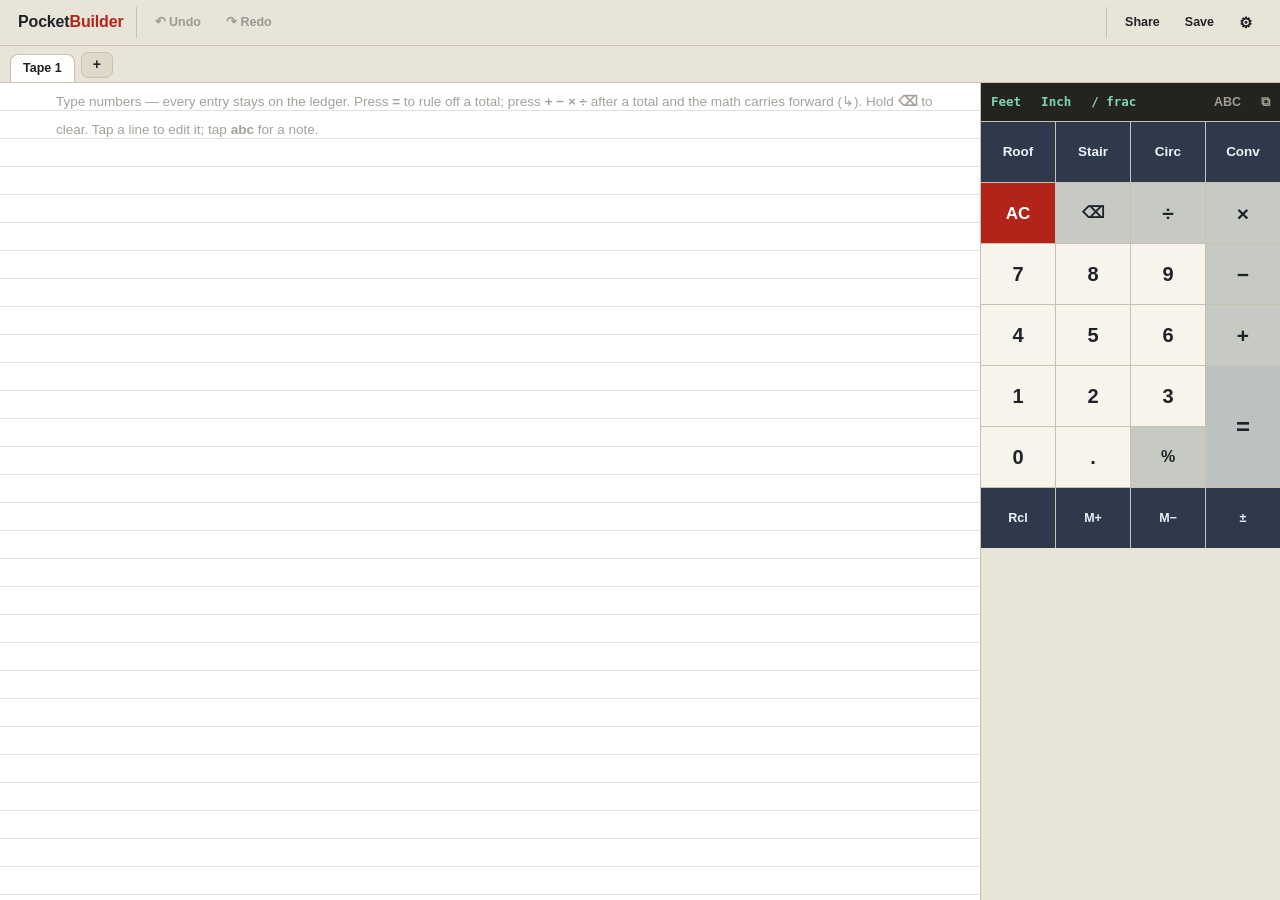
==== commit 39e9833c: "Construction keypad rows, footer removed, = flows into the next line Keypad (per the Construction Ma" ====
--- a/index.html
+++ b/index.html
@@ -24,12 +24,6 @@
     <div class="grp">
       <button class="tb" id="undoB" title="Undo (Ctrl+Z)">&#8630; Undo</button>
       <button class="tb" id="redoB" title="Redo (Ctrl+Y)">&#8631; Redo</button>
-    </div>
-    <div class="grp">
-      <button class="tb" data-fn="roof">Roof</button>
-      <button class="tb" data-fn="stair">Stair</button>
-      <button class="tb" data-fn="circ">Circle</button>
-      <button class="tb" data-fn="conv">Convert</button>
     </div>
     <span class="sp"></span>
     <div class="grp">
@@ -67,27 +61,17 @@
         <button class="ks" id="ksCopy" title="Copy tape">&#10697;</button>
       </div>
       <div class="np">
+        <button class="key fn" data-k="hipv">Roof</button><button class="key fn" data-k="stair">Stair</button><button class="key fn" data-k="circ">Circ</button><button class="key fn" data-k="conv">Conv</button>
         <button class="key ac" data-k="ac">AC</button><button class="key op small" data-k="bk" id="bkKey" title="Backspace &mdash; hold to clear all">&#9003;</button><button class="key op" data-k="div">&divide;</button><button class="key op" data-k="mul">&times;</button>
         <button class="key" data-k="7">7</button><button class="key" data-k="8">8</button><button class="key" data-k="9">9</button><button class="key op" data-k="sub">&minus;</button>
         <button class="key" data-k="4">4</button><button class="key" data-k="5">5</button><button class="key" data-k="6">6</button><button class="key op" data-k="add">+</button>
         <button class="key" data-k="1">1</button><button class="key" data-k="2">2</button><button class="key" data-k="3">3</button><button class="key eq" data-k="eq">=</button>
         <button class="key" data-k="0">0</button><button class="key" data-k="dot">.</button><button class="key op small" data-k="pct">%</button>
+        <button class="key fn small" data-k="rcl" id="mrKey">Rcl</button><button class="key fn small" data-k="mplus">M+</button><button class="key fn small" data-k="mminus">M&minus;</button><button class="key fn small" data-k="pm">&plusmn;</button>
       </div>
     </aside>
   </div>
 
-  <footer id="statusbar">
-    <span class="st-lab">Block</span><span class="st-val" id="blockTot">0</span>
-    <div class="minis">
-      <button class="mini" data-k="pm">&plusmn;</button>
-      <button class="mini" data-k="mplus">M+</button>
-      <button class="mini" data-k="mminus">M&minus;</button>
-      <button class="mini" data-k="rcl">MR</button>
-    </div>
-    <span class="memchip" id="mem"></span>
-    <span class="sp"></span>
-    <span class="st-lab">Grand total</span><span class="st-grand" id="grand">0</span><span class="st-dim" id="gdim"></span>
-  </footer>
 
 </div>
 
--- a/styles.css
+++ b/styles.css
@@ -46,7 +46,7 @@
   --accent:#d3822a; --accent2:#e0a04c;
   --carry:#7fc98f; --sel:#4a3d1f;
   --keybg:#3a2c1a; --keytxt:#efe4cd;
-  --stripbg:#150c04; --opkey:#4c3a20; --eqkey:#6a4d24;
+  --stripbg:#150c04; --opkey:#4c3a20; --eqkey:#6a4d24; --fnkey:#241a0d;
   --chromeimg:var(--woodimg,none);
 }
 
@@ -94,12 +94,11 @@
 /* ===== ledger tape ===== */
 .tapewrap{flex:1;min-height:0;overflow-y:auto;overflow-x:hidden;-webkit-overflow-scrolling:touch;
   background-color:var(--paper);font-family:var(--mono);font-size:15px;color:var(--papertxt);
-  counter-reset:ln;
   background-image:repeating-linear-gradient(to bottom,transparent 0 27px,var(--paperline) 27px 28px);
   background-attachment:local;padding-bottom:96px;}
 .tline{display:grid;grid-template-columns:44px 32px max-content minmax(0,1fr);
   min-height:28px;cursor:pointer;position:relative;font-variant-numeric:tabular-nums;}
-.tline::before{content:"";color:var(--papermut);font-size:10.5px;text-align:right;padding-right:12px;
+.tline::before{content:attr(data-n);color:var(--papermut);font-size:10.5px;text-align:right;padding-right:12px;
   line-height:28px;position:relative;top:5px;user-select:none;}
 .tline > .op,.tline > .val,.tline > .note,.tline > .txt{line-height:28px;position:relative;top:5px;}
 .tline .op{color:var(--papertxt);font-weight:700;text-align:right;padding-right:8px;font-size:14px;}
@@ -107,10 +106,7 @@
 .tline .note{color:var(--papernote);font-style:italic;font-family:var(--sans);font-size:12.5px;
   padding-left:18px;white-space:normal;overflow-wrap:anywhere;word-break:break-word;}
 .tline .note:empty{display:none;}
-/* line numbers: value rows count, separators reset the block */
-.tline.num{counter-increment:ln;}
-.tline.num::before{content:counter(ln);}
-.tline.sep{height:28px;counter-reset:ln;cursor:default;}
+.tline.sep{height:0;min-height:0;overflow:hidden;cursor:default;}
 .tline.carry .op{color:var(--carry);}
 .tline.carry .note{color:var(--papermut);}
 .tline.subtotal::before{content:"\2261";}
@@ -183,22 +179,10 @@
 .key.ac{background:var(--accent);color:#fff;font:800 17px/1 var(--sans);}
 .key.eq{background:var(--eqkey,color-mix(in srgb,var(--chrome2) 55%,#8fa6b5 45%));grid-row:span 2;font-size:24px;}
 .key.small{font-size:16px;}
-
-/* ===== status bar ===== */
-#statusbar{display:flex;align-items:center;gap:8px;padding:7px 12px;background:var(--chrome);background-image:var(--chromeimg,none);
-  border-top:1px solid var(--line);font-family:var(--mono);flex-wrap:nowrap;overflow-x:auto;scrollbar-width:none;}
-#statusbar::-webkit-scrollbar{display:none;}
-#statusbar .sp{flex:1;min-width:6px;}
-.st-lab{font:700 9.5px/1 var(--sans);letter-spacing:.12em;text-transform:uppercase;color:var(--inkmut);white-space:nowrap;}
-.st-val{font:700 14px/1 var(--mono);color:var(--ink);white-space:nowrap;}
-.st-grand{font:800 17px/1 var(--mono);color:var(--accent);white-space:nowrap;max-width:40vw;overflow:hidden;text-overflow:ellipsis;}
-.st-dim{font:600 10px/1 var(--sans);color:var(--inkmut);white-space:nowrap;}
-.minis{display:flex;gap:4px;margin-left:6px;flex:0 0 auto;}
-.mini{appearance:none;border:1px solid var(--line);background:var(--chrome2);color:var(--ink);
-  border-radius:6px;font:700 11px/1 var(--mono);padding:5px 8px;cursor:pointer;}
-.mini:active{transform:translateY(1px);}
-.memchip{font:700 11px/1 var(--mono);color:var(--inkmut);background:color-mix(in srgb,var(--inkmut) 12%,transparent);
-  border:1px solid color-mix(in srgb,var(--inkmut) 30%,transparent);border-radius:6px;padding:4px 8px;display:none;white-space:nowrap;}
+.key.fn{background:var(--fnkey,#2e3a4c);color:#eef2f7;font:700 13.5px/1 var(--sans);}
+.key.fn.small{font:700 12.5px/1 var(--sans);}
+.key.fn.has::after{content:"";position:absolute;top:7px;right:9px;width:6px;height:6px;border-radius:50%;background:var(--accent2);}
+.key{position:relative;}
 
 /* ===== settings sheet / toast (shared) ===== */
 .scrim{position:fixed;inset:0;background:rgba(0,0,0,.55);display:none;align-items:flex-end;justify-content:center;z-index:50;}
@@ -229,15 +213,9 @@
 @media (max-width:700px){
   .main{flex-direction:column;}
   #keys{flex:0 0 auto;border-left:none;border-top:1px solid var(--line);padding:10px 10px 12px;overflow:visible;}
-  .np{gap:7px;}
-  .key{padding:12px 0 13px;font-size:17px;}
+  .np{grid-auto-rows:52px;}
+  .key{font-size:17px;}
   .brand{font-size:14px;padding:6px 4px;}
   .tb{padding:7px 8px;font-size:12px;}
   .grp{padding:0 5px;}
-  #statusbar{gap:6px;padding:6px 10px;}
-  /* phone: drop the labels so the grand total itself always fits */
-  #statusbar .st-lab,#statusbar .st-dim{display:none;}
-  .st-val::before{content:"Σ ";color:var(--inkmut);font-size:10px;}
-  .st-grand{font-size:16px;max-width:none;flex:0 0 auto;}
-  .st-grand::before{content:"= ";color:var(--inkmut);font-size:11px;}
-}
+}
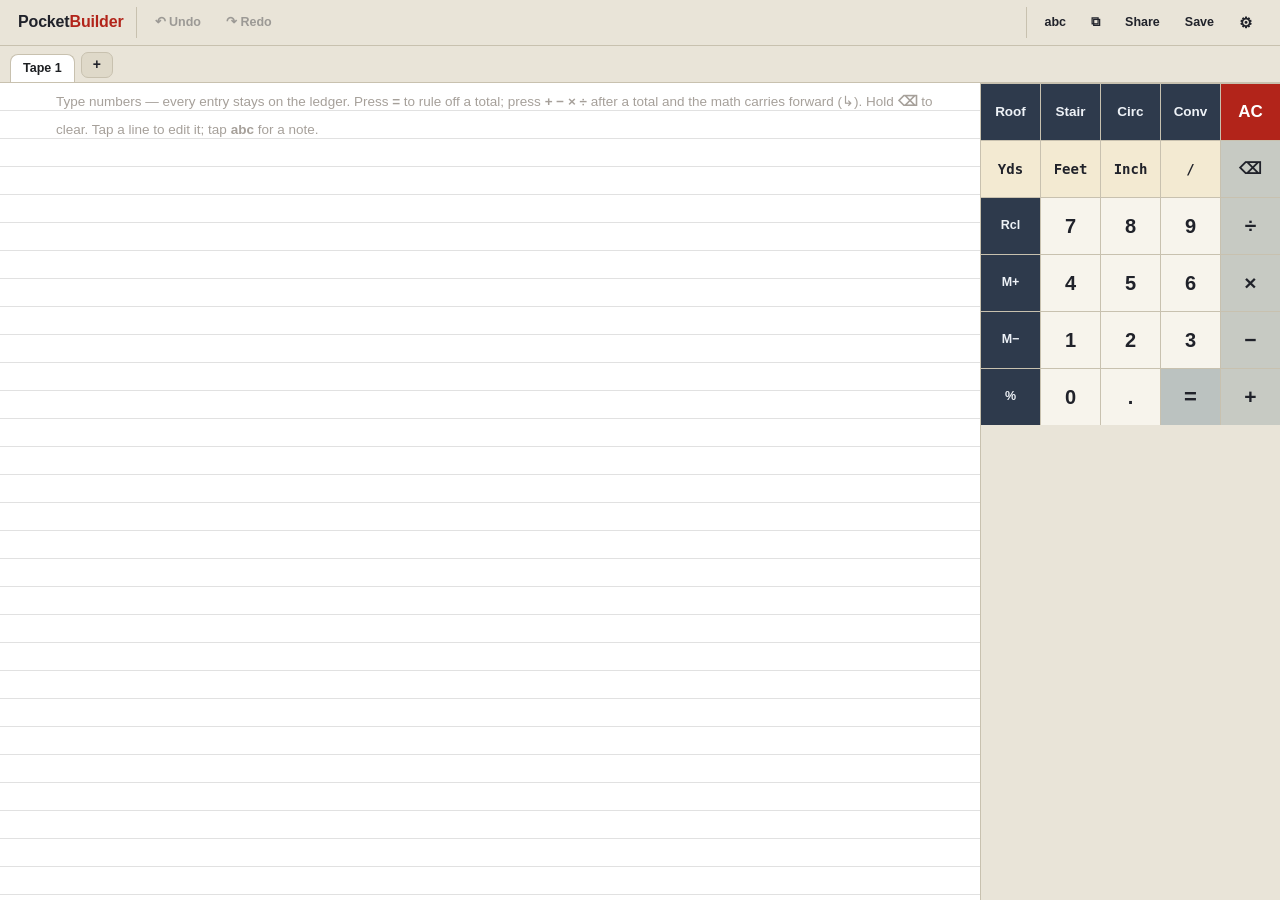
==== commit 84e01af1: "Units become real keys in the grid, Construction-Master 5-column layout The Feet/Inch//frac strip re" ====
--- a/index.html
+++ b/index.html
@@ -27,6 +27,8 @@
     </div>
     <span class="sp"></span>
     <div class="grp">
+      <button class="tb" id="kbBtn" title="Note on this line">abc</button>
+      <button class="tb" id="ksCopy" title="Copy tape">&#10697;</button>
       <button class="tb" data-fn="share">Share</button>
       <button class="tb" data-fn="save">Save</button>
       <button class="tb icon" id="menuBtn" title="Settings">&#9881;</button>
@@ -52,22 +54,13 @@
     </div>
 
     <aside id="keys">
-      <div class="kstrip">
-        <button class="ks unit" id="u0" data-k="feet">Feet</button>
-        <button class="ks unit" id="u1" data-k="inch">Inch</button>
-        <button class="ks unit" id="u2" data-k="frac">/ frac</button>
-        <span class="sp"></span>
-        <button class="ks" id="kbBtn" title="Note on this line">ABC</button>
-        <button class="ks" id="ksCopy" title="Copy tape">&#10697;</button>
-      </div>
       <div class="np">
-        <button class="key fn" data-k="hipv">Roof</button><button class="key fn" data-k="stair">Stair</button><button class="key fn" data-k="circ">Circ</button><button class="key fn" data-k="conv">Conv</button>
-        <button class="key ac" data-k="ac">AC</button><button class="key op small" data-k="bk" id="bkKey" title="Backspace &mdash; hold to clear all">&#9003;</button><button class="key op" data-k="div">&divide;</button><button class="key op" data-k="mul">&times;</button>
-        <button class="key" data-k="7">7</button><button class="key" data-k="8">8</button><button class="key" data-k="9">9</button><button class="key op" data-k="sub">&minus;</button>
-        <button class="key" data-k="4">4</button><button class="key" data-k="5">5</button><button class="key" data-k="6">6</button><button class="key op" data-k="add">+</button>
-        <button class="key" data-k="1">1</button><button class="key" data-k="2">2</button><button class="key" data-k="3">3</button><button class="key eq" data-k="eq">=</button>
-        <button class="key" data-k="0">0</button><button class="key" data-k="dot">.</button><button class="key op small" data-k="pct">%</button>
-        <button class="key fn small" data-k="rcl" id="mrKey">Rcl</button><button class="key fn small" data-k="mplus">M+</button><button class="key fn small" data-k="mminus">M&minus;</button><button class="key fn small" data-k="pm">&plusmn;</button>
+        <button class="key fn" data-k="hipv">Roof</button><button class="key fn" data-k="stair">Stair</button><button class="key fn" data-k="circ">Circ</button><button class="key fn" data-k="conv">Conv</button><button class="key ac" data-k="ac">AC</button>
+        <button class="key unit" id="u0" data-k="yd">Yds</button><button class="key unit" id="u1" data-k="feet">Feet</button><button class="key unit" id="u2" data-k="inch">Inch</button><button class="key unit" id="u3" data-k="frac">/</button><button class="key op small" data-k="bk" id="bkKey" title="Backspace &mdash; hold to clear all">&#9003;</button>
+        <button class="key fn small" data-k="rcl" id="mrKey">Rcl</button><button class="key" data-k="7">7</button><button class="key" data-k="8">8</button><button class="key" data-k="9">9</button><button class="key op" data-k="div">&divide;</button>
+        <button class="key fn small" data-k="mplus">M+</button><button class="key" data-k="4">4</button><button class="key" data-k="5">5</button><button class="key" data-k="6">6</button><button class="key op" data-k="mul">&times;</button>
+        <button class="key fn small" data-k="mminus">M&minus;</button><button class="key" data-k="1">1</button><button class="key" data-k="2">2</button><button class="key" data-k="3">3</button><button class="key op" data-k="sub" id="subKey" title="Minus &mdash; hold for &plusmn;">&minus;</button>
+        <button class="key fn small" data-k="pct">%</button><button class="key" data-k="0">0</button><button class="key" data-k="dot">.</button><button class="key eq" data-k="eq">=</button><button class="key op" data-k="add">+</button>
       </div>
     </aside>
   </div>
--- a/styles.css
+++ b/styles.css
@@ -163,13 +163,7 @@
 /* ===== keypad — CalcTape style: flat, gapless, hairline grid ===== */
 #keys{flex:0 0 300px;background:var(--chrome);background-image:var(--chromeimg,none);
   border-left:1px solid var(--line);padding:0;display:flex;flex-direction:column;overflow:hidden;}
-.kstrip{display:flex;align-items:stretch;background:var(--stripbg,#23241f);flex:0 0 auto;}
-.kstrip .ks{appearance:none;border:none;background:none;color:rgba(239,230,210,.62);
-  font:700 12.5px/1 var(--sans);padding:13px 10px;cursor:pointer;white-space:nowrap;}
-.kstrip .ks.unit{font-family:var(--mono);color:#7fd4b5;}
-.kstrip .ks:active,.kstrip .ks.hit{background:rgba(255,255,255,.12);color:#fff;}
-.kstrip .sp{flex:1;min-width:4px;}
-.np{display:grid;grid-template-columns:repeat(4,1fr);grid-auto-rows:60px;
+.np{display:grid;grid-template-columns:repeat(5,1fr);grid-auto-rows:56px;
   gap:1px;background:var(--line);border-top:1px solid var(--line);flex:0 0 auto;}
 .key{appearance:none;border:none;border-radius:0;color:var(--keytxt);background:var(--keybg);
   font:600 20px/1 var(--sans);padding:0;cursor:pointer;text-align:center;
@@ -177,8 +171,10 @@
 .key:active,.key.hit{filter:brightness(.88);}
 .key.op{background:var(--opkey,color-mix(in srgb,var(--chrome2) 70%,#8fa6b5 30%));font-size:21px;}
 .key.ac{background:var(--accent);color:#fff;font:800 17px/1 var(--sans);}
-.key.eq{background:var(--eqkey,color-mix(in srgb,var(--chrome2) 55%,#8fa6b5 45%));grid-row:span 2;font-size:24px;}
+.key.eq{background:var(--eqkey,color-mix(in srgb,var(--chrome2) 55%,#8fa6b5 45%));font-size:22px;}
 .key.small{font-size:16px;}
+.key.unit{background:var(--sel);font:700 14px/1 var(--mono);}
+.key.unit.dim{opacity:.4;}
 .key.fn{background:var(--fnkey,#2e3a4c);color:#eef2f7;font:700 13.5px/1 var(--sans);}
 .key.fn.small{font:700 12.5px/1 var(--sans);}
 .key.fn.has::after{content:"";position:absolute;top:7px;right:9px;width:6px;height:6px;border-radius:50%;background:var(--accent2);}
@@ -213,8 +209,11 @@
 @media (max-width:700px){
   .main{flex-direction:column;}
   #keys{flex:0 0 auto;border-left:none;border-top:1px solid var(--line);padding:10px 10px 12px;overflow:visible;}
-  .np{grid-auto-rows:52px;}
-  .key{font-size:17px;}
+  .np{grid-auto-rows:50px;}
+  .key{font-size:16px;}
+  .key.fn{font-size:12px;}
+  .key.fn.small{font-size:11.5px;}
+  .key.unit{font-size:12.5px;}
   .brand{font-size:14px;padding:6px 4px;}
   .tb{padding:7px 8px;font-size:12px;}
   .grp{padding:0 5px;}
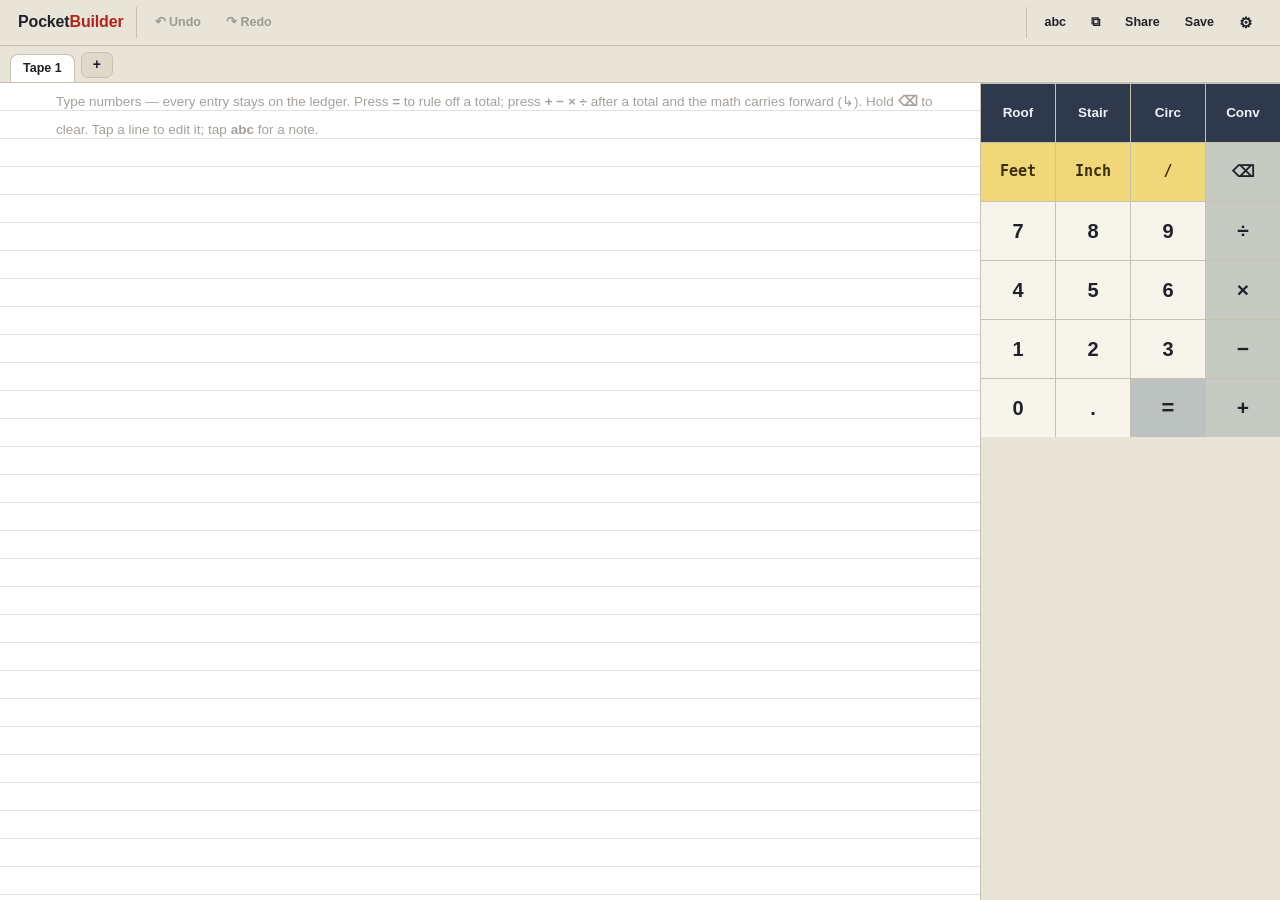
==== commit b226d7cc: "Slim keypad: left column removed, ⌫ merges AC, amber unit keys Per marked-up device screenshot: - Le" ====
--- a/index.html
+++ b/index.html
@@ -55,12 +55,12 @@
 
     <aside id="keys">
       <div class="np">
-        <button class="key fn" data-k="hipv">Roof</button><button class="key fn" data-k="stair">Stair</button><button class="key fn" data-k="circ">Circ</button><button class="key fn" data-k="conv">Conv</button><button class="key ac" data-k="ac">AC</button>
-        <button class="key unit" id="u0" data-k="yd">Yds</button><button class="key unit" id="u1" data-k="feet">Feet</button><button class="key unit" id="u2" data-k="inch">Inch</button><button class="key unit" id="u3" data-k="frac">/</button><button class="key op small" data-k="bk" id="bkKey" title="Backspace &mdash; hold to clear all">&#9003;</button>
-        <button class="key fn small" data-k="rcl" id="mrKey">Rcl</button><button class="key" data-k="7">7</button><button class="key" data-k="8">8</button><button class="key" data-k="9">9</button><button class="key op" data-k="div">&divide;</button>
-        <button class="key fn small" data-k="mplus">M+</button><button class="key" data-k="4">4</button><button class="key" data-k="5">5</button><button class="key" data-k="6">6</button><button class="key op" data-k="mul">&times;</button>
-        <button class="key fn small" data-k="mminus">M&minus;</button><button class="key" data-k="1">1</button><button class="key" data-k="2">2</button><button class="key" data-k="3">3</button><button class="key op" data-k="sub" id="subKey" title="Minus &mdash; hold for &plusmn;">&minus;</button>
-        <button class="key fn small" data-k="pct">%</button><button class="key" data-k="0">0</button><button class="key" data-k="dot">.</button><button class="key eq" data-k="eq">=</button><button class="key op" data-k="add">+</button>
+        <button class="key fn" data-k="hipv">Roof</button><button class="key fn" data-k="stair">Stair</button><button class="key fn" data-k="circ">Circ</button><button class="key fn" data-k="conv">Conv</button>
+        <button class="key unit" id="u0" data-k="feet">Feet</button><button class="key unit" id="u1" data-k="inch">Inch</button><button class="key unit" id="u2" data-k="frac">/</button><button class="key op small" data-k="bk" id="bkKey" title="Backspace &mdash; double-tap or hold to clear all">&#9003;</button>
+        <button class="key" data-k="7">7</button><button class="key" data-k="8">8</button><button class="key" data-k="9">9</button><button class="key op" data-k="div">&divide;</button>
+        <button class="key" data-k="4">4</button><button class="key" data-k="5">5</button><button class="key" data-k="6">6</button><button class="key op" data-k="mul">&times;</button>
+        <button class="key" data-k="1">1</button><button class="key" data-k="2">2</button><button class="key" data-k="3">3</button><button class="key op" data-k="sub" id="subKey" title="Minus &mdash; hold for &plusmn;">&minus;</button>
+        <button class="key" data-k="0">0</button><button class="key" data-k="dot">.</button><button class="key eq" data-k="eq">=</button><button class="key op" data-k="add">+</button>
       </div>
     </aside>
   </div>
--- a/styles.css
+++ b/styles.css
@@ -20,6 +20,7 @@
     --accent:#d65a4c; --accent2:#e0796d;
     --carry:#4fc08a; --sel:#2e3138;
     --keybg:#33373e; --keytxt:#e8e6df;
+    --unitkey:#8a7222; --unittxt:#f7eecb;
   }
 }
 /* ===== selectable chrome themes (Settings); Auto = the two blocks above ===== */
@@ -29,6 +30,7 @@
   --accent:#b2241a; --accent2:#d65a4c;
   --carry:#1c7a4f; --sel:#f3ead2;
   --keybg:#f7f4ec; --keytxt:#20222a;
+  --unitkey:#f0d87a; --unittxt:#3a2f0a;
   --stripbg:#23241f; --opkey:initial; --eqkey:initial; --chromeimg:none;
 }
 :root[data-theme="dark"]{
@@ -37,6 +39,7 @@
   --accent:#d65a4c; --accent2:#e0796d;
   --carry:#4fc08a; --sel:#2e3138;
   --keybg:#33373e; --keytxt:#e8e6df;
+  --unitkey:#8a7222; --unittxt:#f7eecb;
   --stripbg:#141519; --opkey:initial; --eqkey:initial; --chromeimg:none;
 }
 /* Night Wood — dark walnut chrome; plank texture arrives via --woodimg (JS-generated) */
@@ -47,6 +50,7 @@
   --carry:#7fc98f; --sel:#4a3d1f;
   --keybg:#3a2c1a; --keytxt:#efe4cd;
   --stripbg:#150c04; --opkey:#4c3a20; --eqkey:#6a4d24; --fnkey:#241a0d;
+  --unitkey:#8a6a1c; --unittxt:#f7eecb;
   --chromeimg:var(--woodimg,none);
 }
 
@@ -163,7 +167,7 @@
 /* ===== keypad — CalcTape style: flat, gapless, hairline grid ===== */
 #keys{flex:0 0 300px;background:var(--chrome);background-image:var(--chromeimg,none);
   border-left:1px solid var(--line);padding:0;display:flex;flex-direction:column;overflow:hidden;}
-.np{display:grid;grid-template-columns:repeat(5,1fr);grid-auto-rows:56px;
+.np{display:grid;grid-template-columns:repeat(4,1fr);grid-auto-rows:58px;
   gap:1px;background:var(--line);border-top:1px solid var(--line);flex:0 0 auto;}
 .key{appearance:none;border:none;border-radius:0;color:var(--keytxt);background:var(--keybg);
   font:600 20px/1 var(--sans);padding:0;cursor:pointer;text-align:center;
@@ -173,7 +177,7 @@
 .key.ac{background:var(--accent);color:#fff;font:800 17px/1 var(--sans);}
 .key.eq{background:var(--eqkey,color-mix(in srgb,var(--chrome2) 55%,#8fa6b5 45%));font-size:22px;}
 .key.small{font-size:16px;}
-.key.unit{background:var(--sel);font:700 14px/1 var(--mono);}
+.key.unit{background:var(--unitkey,#f0d87a);color:var(--unittxt,#3a2f0a);font:700 15px/1 var(--mono);}
 .key.unit.dim{opacity:.4;}
 .key.fn{background:var(--fnkey,#2e3a4c);color:#eef2f7;font:700 13.5px/1 var(--sans);}
 .key.fn.small{font:700 12.5px/1 var(--sans);}
@@ -209,11 +213,10 @@
 @media (max-width:700px){
   .main{flex-direction:column;}
   #keys{flex:0 0 auto;border-left:none;border-top:1px solid var(--line);padding:10px 10px 12px;overflow:visible;}
-  .np{grid-auto-rows:50px;}
-  .key{font-size:16px;}
-  .key.fn{font-size:12px;}
-  .key.fn.small{font-size:11.5px;}
-  .key.unit{font-size:12.5px;}
+  .np{grid-auto-rows:52px;}
+  .key{font-size:17px;}
+  .key.fn{font-size:13px;}
+  .key.unit{font-size:14px;}
   .brand{font-size:14px;padding:6px 4px;}
   .tb{padding:7px 8px;font-size:12px;}
   .grp{padding:0 5px;}
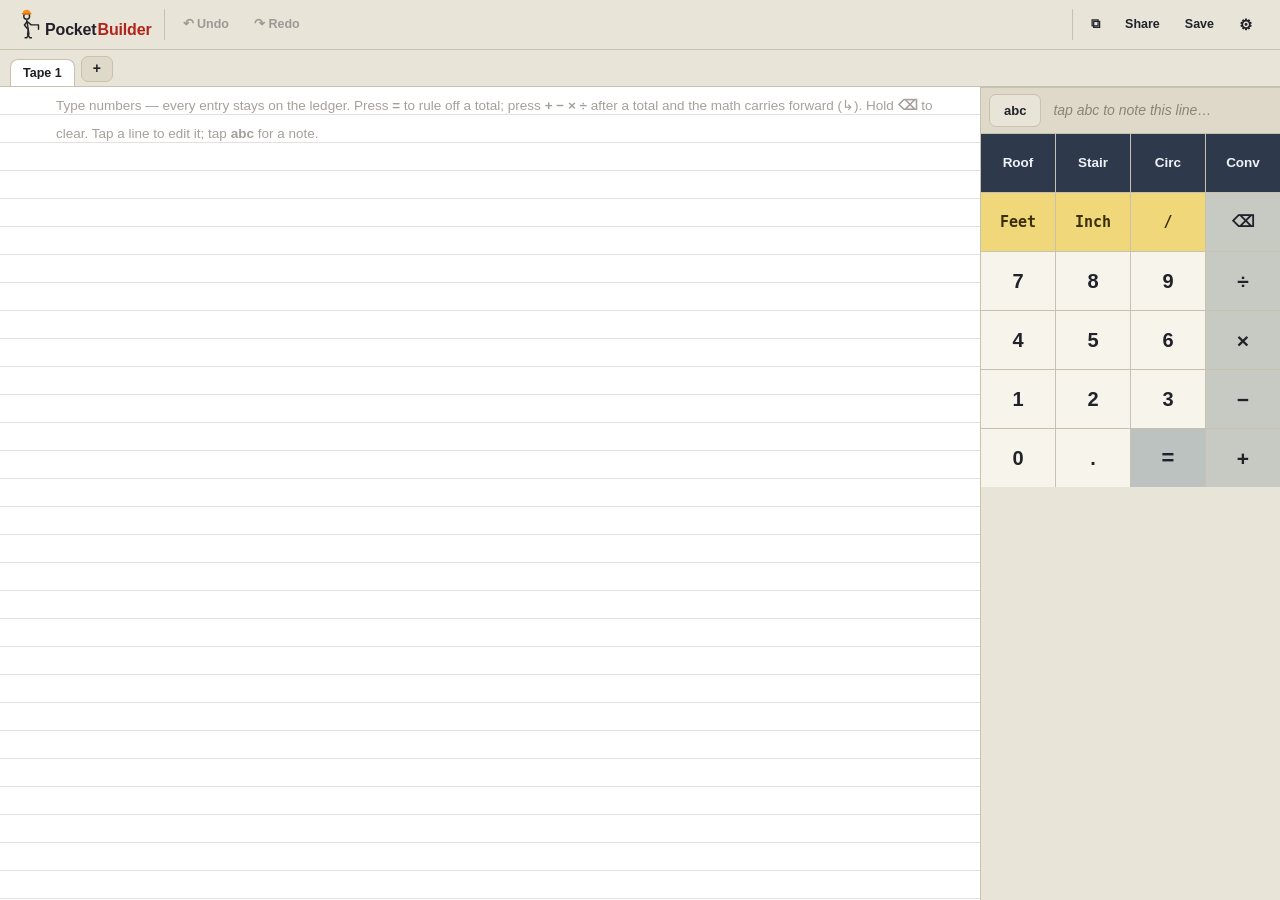
==== commit 94a810d2: "Text sizes, big solver panels, note mode, mascot brand, color pickers Five changes from device feedb" ====
--- a/index.html
+++ b/index.html
@@ -20,14 +20,26 @@
 <div id="app">
 
   <header id="toolbar">
-    <button class="brand" id="nameBtn">Pocket<span>Builder</span></button>
+    <button class="brand" id="nameBtn" title="Settings">
+      <svg viewBox="140 70 210 340" aria-hidden="true">
+        <g fill="none" stroke="currentColor" stroke-width="16" stroke-linecap="round" stroke-linejoin="round">
+          <path d="M196 196 L214 300"/>
+          <path d="M214 300 L206 356 L232 396 M232 396 L250 396"/>
+          <path d="M214 300 L222 356 L196 396 M196 396 L178 396"/>
+          <path d="M200 214 L170 252 L200 288"/>
+          <path d="M206 214 L246 250 L330 250 L330 300"/>
+        </g>
+        <circle cx="196" cy="152" r="33" fill="none" stroke="currentColor" stroke-width="16"/>
+        <path d="M150 124 a46 46 0 0 1 92 0 z" fill="#f5901f"/>
+        <ellipse cx="196" cy="124" rx="56" ry="12" fill="#dc7413"/>
+      </svg>
+      Pocket<span>Builder</span></button>
     <div class="grp">
       <button class="tb" id="undoB" title="Undo (Ctrl+Z)">&#8630; Undo</button>
       <button class="tb" id="redoB" title="Redo (Ctrl+Y)">&#8631; Redo</button>
     </div>
     <span class="sp"></span>
     <div class="grp">
-      <button class="tb" id="kbBtn" title="Note on this line">abc</button>
       <button class="tb" id="ksCopy" title="Copy tape">&#10697;</button>
       <button class="tb" data-fn="share">Share</button>
       <button class="tb" data-fn="save">Save</button>
@@ -50,10 +62,14 @@
         <div id="staircells"></div>
         <div class="tpbtns"><button class="btn" id="stairToTape">&rarr; Tape</button></div>
       </div>
-      <div class="notebar" id="noteBar"><span class="nlab">Note</span><input id="noteInput" type="text" placeholder="label this line&#8230;" autocomplete="off" autocorrect="off" autocapitalize="sentences"><button class="nbtn" id="noteDone">Done</button></div>
     </div>
 
     <aside id="keys">
+      <div class="notestrip" id="noteBar">
+        <button class="ns-lab" id="kbBtn">abc</button>
+        <input id="noteInput" type="text" placeholder="tap abc to note this line&#8230;" autocomplete="off" autocorrect="off" autocapitalize="sentences">
+        <button class="nbtn" id="noteDone">Done</button>
+      </div>
       <div class="np">
         <button class="key fn" data-k="hipv">Roof</button><button class="key fn" data-k="stair">Stair</button><button class="key fn" data-k="circ">Circ</button><button class="key fn" data-k="conv">Conv</button>
         <button class="key unit" id="u0" data-k="feet">Feet</button><button class="key unit" id="u1" data-k="inch">Inch</button><button class="key unit" id="u2" data-k="frac">/</button><button class="key op small" data-k="bk" id="bkKey" title="Backspace &mdash; double-tap or hold to clear all">&#9003;</button>
@@ -70,7 +86,18 @@
 
 <div class="scrim" id="menu"><div class="sheet">
   <h4>PocketBuilder</h4>
-  <div class="mrow"><div class="ml">Theme</div><div class="seg" id="themeSeg"><button data-th="auto">Auto</button><button data-th="light">Light</button><button data-th="dark">Dark</button><button data-th="wood">Night Wood</button></div></div>
+  <div class="mrow"><div class="ml">Text size</div><div class="seg" id="sizeSeg"><button data-sz="s">Small</button><button data-sz="m">Medium</button><button data-sz="l">Large</button><button data-sz="x">XL</button></div></div>
+  <div class="mrow"><div class="ml">Colors</div><div class="clrgrid" id="clrGrid">
+    <label class="clr">Chrome<input type="color" data-c="chrome"></label>
+    <label class="clr">Keys<input type="color" data-c="key"></label>
+    <label class="clr">Op keys<input type="color" data-c="op"></label>
+    <label class="clr">Ft/In<input type="color" data-c="unit"></label>
+    <label class="clr">Solvers<input type="color" data-c="fn"></label>
+    <label class="clr">Accent<input type="color" data-c="accent"></label>
+    <label class="clr">Paper<input type="color" data-c="paper"></label>
+    <label class="clr">Text<input type="color" data-c="ptxt"></label>
+  </div></div>
+  <div class="mrow"><div class="seg"><button id="woodBtn">Night Wood</button><button id="resetBtn">Reset colors</button></div></div>
   <div class="mrow"><div class="ml">Units</div><div class="seg" id="unitSeg"><button data-u="imp">Imperial</button><button data-u="met">Metric</button></div></div>
   <div class="mrow"><div class="ml">Fraction precision</div><div class="seg" id="fracSeg"><button data-fr="8">1/8</button><button data-fr="16">1/16</button><button data-fr="32">1/32</button></div></div>
   <div class="mrow"><div class="ml">Paper</div><div class="seg" id="paperSeg" style="gap:10px">
--- a/styles.css
+++ b/styles.css
@@ -10,6 +10,7 @@
   --paper:#ffffff; --paperline:#e1e1e1; --papermargin:#f0c4bd;
   --papertxt:#1d1f22; --papermut:#a6a09a; --papernote:#14806a;
   --gutterline:#b9ceb9;
+  --rh:28px; --tfs:15px; --nfs:12.5px;   /* ledger row height / value font / note font */
   --mono:ui-monospace,"Cascadia Mono","SF Mono",Menlo,Consolas,monospace;
   --sans:-apple-system,BlinkMacSystemFont,"Segoe UI",Roboto,Helvetica,Arial,sans-serif;
 }
@@ -55,17 +56,20 @@
 }
 
 *{box-sizing:border-box;-webkit-tap-highlight-color:transparent;}
-html,body{margin:0;height:100%;overscroll-behavior:none;}
+html,body{margin:0;height:100%;overflow:hidden;overscroll-behavior:none;}
 body{background:var(--chrome2);color:var(--ink);font-family:var(--sans);
-  -webkit-user-select:none;user-select:none;}
-#app{display:flex;flex-direction:column;height:100dvh;}
+  -webkit-user-select:none;user-select:none;
+  touch-action:manipulation;}   /* no double-tap zoom — ⌫ double-tap must not zoom the page */
+#app{position:fixed;inset:0;display:flex;flex-direction:column;overflow:hidden;}
 
 /* ===== toolbar ===== */
 #toolbar{display:flex;align-items:center;gap:4px;padding:7px 10px;background:var(--chrome);background-image:var(--chromeimg,none);
   border-bottom:1px solid var(--line);flex-wrap:nowrap;overflow-x:auto;scrollbar-width:none;}
 #toolbar::-webkit-scrollbar{display:none;}
 .brand{appearance:none;border:none;background:none;cursor:pointer;color:var(--ink);
-  font:800 16px/1 var(--sans);letter-spacing:-.01em;padding:6px 8px;white-space:nowrap;flex:0 0 auto;}
+  font:800 16px/1 var(--sans);letter-spacing:-.01em;padding:2px 8px 4px;white-space:nowrap;flex:0 0 auto;
+  display:flex;align-items:flex-end;gap:1px;}
+.brand svg{width:26px;height:30px;flex:0 0 auto;margin-bottom:-1px;}
 .brand span{color:var(--accent);}
 .grp{display:flex;gap:3px;align-items:center;padding:0 7px;border-left:1px solid var(--line);flex:0 0 auto;}
 #toolbar .sp{flex:1;min-width:6px;}
@@ -97,17 +101,17 @@
 
 /* ===== ledger tape ===== */
 .tapewrap{flex:1;min-height:0;overflow-y:auto;overflow-x:hidden;-webkit-overflow-scrolling:touch;
-  background-color:var(--paper);font-family:var(--mono);font-size:15px;color:var(--papertxt);
-  background-image:repeating-linear-gradient(to bottom,transparent 0 27px,var(--paperline) 27px 28px);
+  background-color:var(--paper);font-family:var(--mono);font-size:var(--tfs);color:var(--papertxt);
+  background-image:repeating-linear-gradient(to bottom,transparent 0 calc(var(--rh) - 1px),var(--paperline) calc(var(--rh) - 1px) var(--rh));
   background-attachment:local;padding-bottom:96px;}
 .tline{display:grid;grid-template-columns:44px 32px max-content minmax(0,1fr);
-  min-height:28px;cursor:pointer;position:relative;font-variant-numeric:tabular-nums;}
+  min-height:var(--rh);cursor:pointer;position:relative;font-variant-numeric:tabular-nums;}
 .tline::before{content:attr(data-n);color:var(--papermut);font-size:10.5px;text-align:right;padding-right:12px;
-  line-height:28px;position:relative;top:5px;user-select:none;}
-.tline > .op,.tline > .val,.tline > .note,.tline > .txt{line-height:28px;position:relative;top:5px;}
-.tline .op{color:var(--papertxt);font-weight:700;text-align:right;padding-right:8px;font-size:14px;}
+  line-height:var(--rh);position:relative;top:calc(var(--rh)*0.18);user-select:none;}
+.tline > .op,.tline > .val,.tline > .note,.tline > .txt{line-height:var(--rh);position:relative;top:calc(var(--rh)*0.18);}
+.tline .op{color:var(--papertxt);font-weight:700;text-align:right;padding-right:8px;font-size:calc(var(--tfs) - 1px);}
 .tline .val{font-weight:600;white-space:nowrap;padding-left:8px;}
-.tline .note{color:var(--papernote);font-style:italic;font-family:var(--sans);font-size:12.5px;
+.tline .note{color:var(--papernote);font-style:italic;font-family:var(--sans);font-size:var(--nfs);
   padding-left:18px;white-space:normal;overflow-wrap:anywhere;word-break:break-word;}
 .tline .note:empty{display:none;}
 .tline.sep{height:0;min-height:0;overflow:hidden;cursor:default;}
@@ -118,55 +122,59 @@
 .tline.subtotal .val{font-weight:800;box-shadow:inset 0 2px 0 var(--papertxt);}
 .tline.info .val,.tline.calcnote .val{font-weight:600;}
 .tline.prose{grid-template-columns:44px minmax(0,1fr);}
-.tline.prose .txt{grid-column:2;font-size:12.5px;font-weight:600;font-style:italic;color:var(--papernote);
+.tline.prose .txt{grid-column:2;font-size:var(--nfs);font-weight:600;font-style:italic;color:var(--papernote);
   font-family:var(--sans);white-space:normal;overflow-wrap:anywhere;padding:0 8px;}
 .tline.sel{background:color-mix(in srgb,var(--papertxt) 9%,transparent);}
 .tline.active .val{font-weight:700;}
-.tline.caret .val::after{content:"";display:inline-block;width:1.6px;height:15px;background:var(--papertxt);
+.tline.caret .val::after{content:"";display:inline-block;width:1.6px;height:var(--tfs);background:var(--papertxt);
   margin-left:2px;vertical-align:-2px;animation:bl 1.1s steps(1) infinite;}
 @keyframes bl{50%{opacity:0;}}
 @media (prefers-reduced-motion:reduce){ .tline.caret .val::after{animation:none;} }
-.emptytape{padding:0 18px 0 56px;color:var(--papermut);font-family:var(--sans);font-size:13.5px;
-  line-height:28px;position:relative;top:5px;}
+.emptytape{padding:0 18px 0 56px;color:var(--papermut);font-family:var(--sans);font-size:calc(var(--nfs) + 1px);
+  line-height:var(--rh);position:relative;top:calc(var(--rh)*0.18);}
 .tline .cpy{position:absolute;right:6px;top:50%;transform:translateY(-50%);font-size:13px;line-height:1;
   font-style:normal;color:var(--papermut);opacity:0;cursor:pointer;padding:4px 6px;border-radius:6px;transition:opacity .12s;}
 @media (hover:hover){ .tline:hover .cpy{opacity:1;} .tline .cpy:hover{color:var(--papertxt);background:rgba(0,0,0,.07);} }
 
 /* ===== roof / stair panels ===== */
 .toppanel{position:absolute;inset:0;z-index:6;display:none;overflow-y:auto;background:var(--paper);
-  color:var(--papertxt);padding:12px 14px;}
+  color:var(--papertxt);padding:14px 16px 18px;}
 .toppanel.on{display:block;}
-.tphdr{display:flex;align-items:center;gap:8px;font:800 10px/1 var(--sans);letter-spacing:1.5px;
+.tphdr{display:flex;align-items:center;gap:8px;font:800 13px/1 var(--sans);letter-spacing:1.5px;
   color:var(--papertxt);text-transform:uppercase;margin-bottom:8px;}
-.tphint{flex:1;font-size:9px;font-weight:600;color:var(--papermut);text-transform:none;letter-spacing:0;}
-.tpx{cursor:pointer;color:var(--papermut);font-weight:700;font-size:13px;padding:0 4px;}
-.tpbtns{display:flex;justify-content:flex-end;margin-top:10px;}
-.tpbtns .btn{padding:9px 16px;flex:0 0 auto;}
-#roofcells,#staircells{display:grid;grid-template-columns:repeat(3,minmax(0,1fr));gap:7px;max-width:560px;}
-.cc{position:relative;background:color-mix(in srgb,var(--paper) 88%,var(--papertxt) 12%);
-  background:color-mix(in srgb,var(--paper) 94%,var(--papertxt) 6%);
-  border:1px solid color-mix(in srgb,var(--papertxt) 18%,transparent);border-radius:8px;
-  padding:6px 9px;display:flex;flex-direction:column;min-width:0;}
-.cc span{font-size:8.5px;color:var(--papermut);text-transform:uppercase;letter-spacing:.5px;}
-.cc b{font-size:13.5px;color:var(--papertxt);font-variant-numeric:tabular-nums;}
+.tphint{flex:1;font-size:11px;font-weight:600;color:var(--papermut);text-transform:none;letter-spacing:0;}
+.tpx{cursor:pointer;color:var(--papermut);font-weight:700;font-size:18px;padding:4px 8px;}
+.tpbtns{display:flex;justify-content:flex-end;margin-top:16px;}
+.tpbtns .btn{padding:14px 24px;font-size:16px;flex:0 0 auto;}
+#roofcells,#staircells{display:grid;grid-template-columns:repeat(2,minmax(0,1fr));gap:12px;}
+@media (min-width:720px){ #roofcells,#staircells{grid-template-columns:repeat(3,minmax(0,1fr));max-width:760px;} }
+.cc{position:relative;background:color-mix(in srgb,var(--paper) 93%,var(--papertxt) 7%);
+  border:1.5px solid color-mix(in srgb,var(--papertxt) 20%,transparent);border-radius:14px;
+  padding:14px 16px 15px;display:flex;flex-direction:column;gap:6px;min-width:0;}
+.cc span{font-size:11px;font-weight:700;color:var(--papermut);text-transform:uppercase;letter-spacing:.8px;}
+.cc b{font-size:clamp(20px,5.6vw,30px);color:var(--papertxt);font-variant-numeric:tabular-nums;
+  overflow:hidden;text-overflow:ellipsis;white-space:nowrap;}
 .cc.ed{cursor:pointer;}
-.cc.ed::after{content:"\270E";position:absolute;top:4px;right:6px;font-size:9px;color:var(--papermut);}
-.lblrow{grid-column:1/-1;font:800 9px/1 var(--sans);letter-spacing:1.5px;color:var(--papermut);
-  text-transform:uppercase;padding:6px 2px 1px;border-top:1px dashed var(--papermut);margin-top:2px;}
-
-/* ===== note bar (overlays bottom of tape) ===== */
-.notebar{position:absolute;left:0;right:0;bottom:0;z-index:7;display:none;align-items:center;gap:8px;
-  padding:8px 10px;background:var(--chrome);border-top:1px solid var(--line);}
-.notebar.on{display:flex;}
-.notebar .nlab{font:700 10px/1 var(--sans);letter-spacing:.6px;text-transform:uppercase;color:var(--inkmut);flex:0 0 auto;}
-.notebar input{flex:1;min-width:0;font-size:16px;background:var(--paper);color:var(--papertxt);
-  border:1px solid var(--line);border-radius:8px;padding:9px 10px;-webkit-user-select:text;user-select:text;}
-.notebar .nbtn{flex:0 0 auto;background:var(--accent);color:#fff;border:none;border-radius:8px;
-  padding:9px 14px;font:700 13px/1 var(--sans);cursor:pointer;}
+.cc.ed::after{content:"\270E";position:absolute;top:10px;right:12px;font-size:12px;color:var(--papermut);}
+.lblrow{grid-column:1/-1;font:800 11px/1 var(--sans);letter-spacing:1.5px;color:var(--papermut);
+  text-transform:uppercase;padding:10px 2px 2px;border-top:1px dashed var(--papermut);margin-top:4px;}
+
+/* ===== note strip (above the keypad): tap abc, QWERTY opens, text lands on the line ===== */
+.notestrip{display:flex;align-items:center;gap:8px;background:var(--chrome2);border-top:1px solid var(--line);
+  padding:6px 8px;flex:0 0 auto;}
+.notestrip .ns-lab{appearance:none;border:1px solid var(--line);background:var(--chrome);color:var(--ink);
+  border-radius:7px;font:800 13px/1 var(--sans);padding:9px 14px;cursor:pointer;flex:0 0 auto;}
+.notestrip.on .ns-lab{background:var(--unitkey,#f0d87a);color:var(--unittxt,#3a2f0a);border-color:transparent;}
+.notestrip input{flex:1;min-width:0;font:italic 500 14px/1.2 var(--sans);background:none;border:none;outline:none;
+  color:var(--ink);-webkit-user-select:text;user-select:text;padding:8px 4px;}
+.notestrip input::placeholder{color:var(--inkmut);}
+.notestrip .nbtn{appearance:none;flex:0 0 auto;background:var(--accent);color:#fff;border:none;border-radius:7px;
+  padding:9px 14px;font:700 13px/1 var(--sans);cursor:pointer;display:none;}
+.notestrip.on .nbtn{display:block;}
 
 /* ===== keypad — CalcTape style: flat, gapless, hairline grid ===== */
 #keys{flex:0 0 300px;background:var(--chrome);background-image:var(--chromeimg,none);
-  border-left:1px solid var(--line);padding:0;display:flex;flex-direction:column;overflow:hidden;}
+  border-left:1px solid var(--line);padding:0 0 env(safe-area-inset-bottom);display:flex;flex-direction:column;overflow:hidden;}
 .np{display:grid;grid-template-columns:repeat(4,1fr);grid-auto-rows:58px;
   gap:1px;background:var(--line);border-top:1px solid var(--line);flex:0 0 auto;}
 .key{appearance:none;border:none;border-radius:0;color:var(--keytxt);background:var(--keybg);
@@ -179,7 +187,7 @@
 .key.small{font-size:16px;}
 .key.unit{background:var(--unitkey,#f0d87a);color:var(--unittxt,#3a2f0a);font:700 15px/1 var(--mono);}
 .key.unit.dim{opacity:.4;}
-.key.fn{background:var(--fnkey,#2e3a4c);color:#eef2f7;font:700 13.5px/1 var(--sans);}
+.key.fn{background:var(--fnkey,#2e3a4c);color:var(--fntxt,#eef2f7);font:700 13.5px/1 var(--sans);}
 .key.fn.small{font:700 12.5px/1 var(--sans);}
 .key.fn.has::after{content:"";position:absolute;top:7px;right:9px;width:6px;height:6px;border-radius:50%;background:var(--accent2);}
 .key{position:relative;}
@@ -202,6 +210,13 @@
 .btn{background:var(--accent);color:#fff;border:none;border-radius:9px;padding:11px 15px;
   font:700 14px/1 var(--sans);cursor:pointer;flex:1;}
 .btn.alt{background:var(--chrome2);border:1px solid var(--line);color:var(--ink);}
+.clrgrid{display:grid;grid-template-columns:repeat(4,1fr);gap:10px 6px;}
+.clr{display:flex;flex-direction:column;align-items:center;gap:4px;font:700 9px/1 var(--sans);
+  letter-spacing:.05em;text-transform:uppercase;color:var(--inkmut);}
+.clr input[type=color]{appearance:none;width:44px;height:34px;border:1px solid var(--line);border-radius:9px;
+  background:none;padding:2px;cursor:pointer;}
+.clr input[type=color]::-webkit-color-swatch-wrapper{padding:2px;}
+.clr input[type=color]::-webkit-color-swatch{border:none;border-radius:6px;}
 .menufoot{text-align:center;margin-top:12px;font-size:11px;color:var(--inkmut);}
 .menufoot a{color:var(--inkmut);text-decoration:underline;}
 .toast{position:fixed;left:50%;bottom:90px;transform:translateX(-50%);background:var(--ink);color:var(--chrome);
